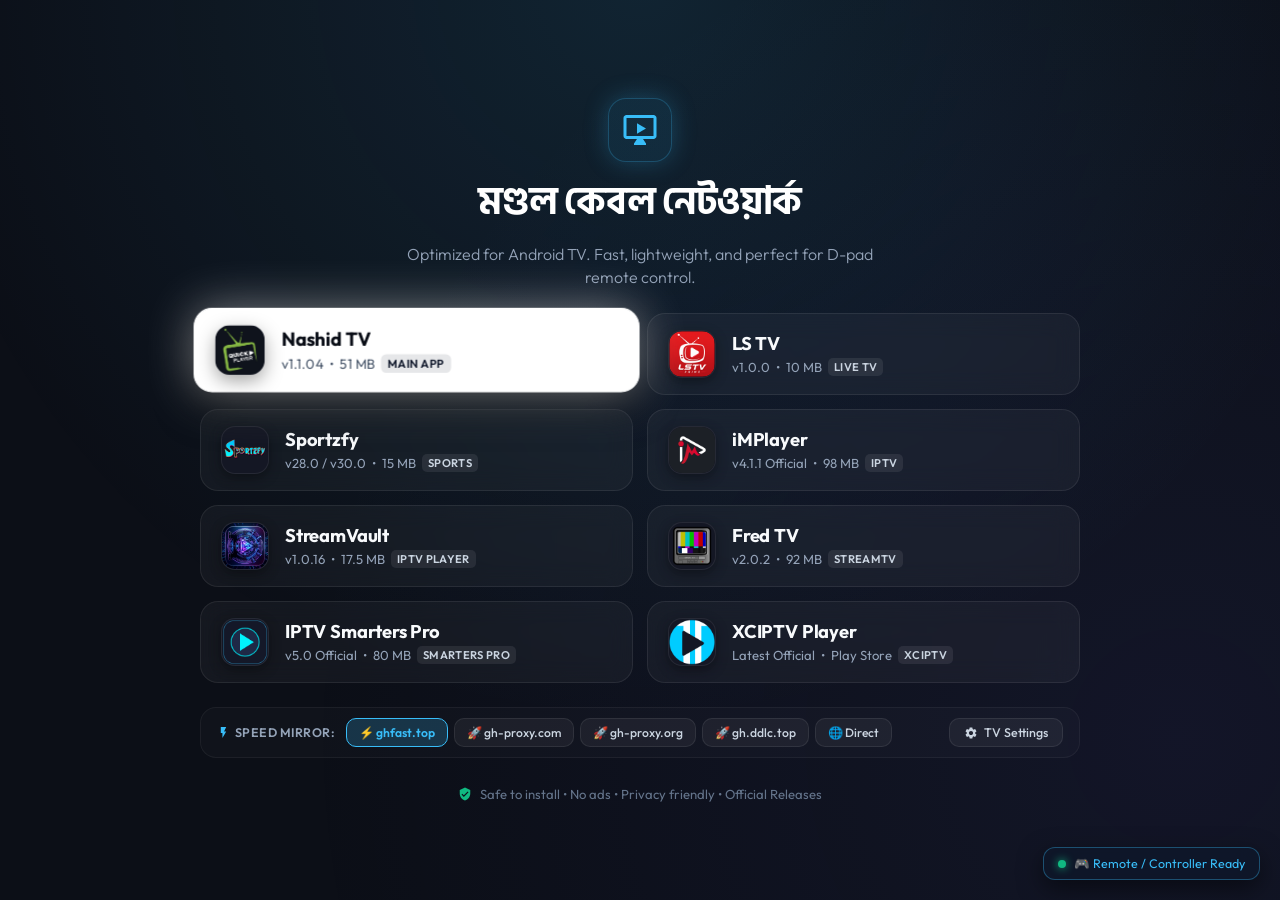
==== index.html @ 758c9182 "Implement Silent Background Throughput Speed Benchmark with Instant Default and Download-Abort prote" ====
<!DOCTYPE html>
<html lang="en">
<head>
  <meta charset="UTF-8">
  <meta name="viewport" content="width=device-width, initial-scale=1.0">
  <meta http-equiv="X-UA-Compatible" content="ie=edge">
  
  <!-- Primary SEO Meta Tags -->
  <title>Nashid TV - Official Download | Android TV APK (NashidTV)</title>
  <meta name="title" content="Nashid TV - Official Download | Android TV APK (NashidTV)">
  <meta name="description" content="Looking for NashidTV? Download the official Nashid TV APK for Smart TV, Android TV Box, and Firestick. Direct download link for Nashid TV app.">
  <meta name="keywords" content="nashid tv, nashidtv, nashid tv apk, nashidtv apk, download nashid tv, nashid tv app, android tv app, smart tv media player, apk download, iptv player, live tv">
  <meta name="robots" content="index, follow">
  
  <!-- Open Graph / Facebook -->
  <meta property="og:type" content="website">
  <meta property="og:url" content="https://nashidazaz.github.io/tv/">
  <meta property="og:title" content="Nashid TV - Official Download | Android TV APK (NashidTV)">
  <meta property="og:description" content="Looking for NashidTV? Download the official Nashid TV APK for Smart TV, Android TV Box, and Firestick. Direct download link for Nashid TV app.">
  <meta property="og:image" content="https://nashidazaz.github.io/tv/screenshot.png">
  <meta property="og:site_name" content="Nashid TV">

  <!-- Twitter -->
  <meta property="twitter:card" content="summary_large_image">
  <meta property="twitter:url" content="https://nashidazaz.github.io/tv/">
  <meta property="twitter:title" content="Nashid TV - Official Download | Android TV APK (NashidTV)">
  <meta property="twitter:description" content="Looking for NashidTV? Download the official Nashid TV APK for Smart TV, Android TV Box, and Firestick. Direct download link for Nashid TV app.">
  <meta property="twitter:image" content="https://nashidazaz.github.io/tv/screenshot.png">

  <!-- Favicon icon -->
  <link rel="icon" type="image/png" href="favicon.png">

  <!-- Google Fonts -->
  <link rel="preconnect" href="https://fonts.googleapis.com">
  <link rel="preconnect" href="https://fonts.gstatic.com" crossorigin>
  <link href="https://fonts.googleapis.com/css2?family=Hind+Siliguri:wght@500;600;700;800&family=Outfit:wght@300;400;500;600;700;800&display=swap" rel="stylesheet">

  <!-- Structured Data JSON-LD for Google Site Name -->
  <script type="application/ld+json">
  {
    "@context": "https://schema.org",
    "@type": "WebSite",
    "name": "মণ্ডল কেবল নেটওয়ার্ক",
    "alternateName": ["Mondol Cable Network", "Nashid TV", "NashidTV"],
    "url": "https://nashidazaz.github.io/tv/"
  }
  </script>
  
  <style>
    :root {
      --bg-color: #0c0f17;
      --card-bg: rgba(255, 255, 255, 0.04);
      --card-border: rgba(255, 255, 255, 0.08);
      --text-main: #f8fafc;
      --text-muted: #94a3b8;
      --accent-cyan: #00f2fe;
      --accent-blue: #38bdf8;
      --focus-bg: #ffffff;
      --focus-text: #090d16;
      --focus-sub: #475569;
      --focus-shadow: 0 0 45px rgba(255, 255, 255, 0.45), 0 16px 36px rgba(0, 0, 0, 0.6);
    }

    * {
      box-sizing: border-box;
      margin: 0;
      padding: 0;
      -webkit-tap-highlight-color: transparent;
    }

    body {
      font-family: 'Outfit', 'Hind Siliguri', -apple-system, BlinkMacSystemFont, "Segoe UI", Roboto, sans-serif;
      background-color: var(--bg-color);
      color: var(--text-main);
      min-height: 100vh;
      display: flex;
      flex-direction: column;
      justify-content: center;
      align-items: center;
      overflow-x: hidden;
      position: relative;
      padding: 30px 20px;
    }

    /* Ambient Google TV Background Glow */
    body::before {
      content: "";
      position: fixed;
      top: -30%;
      left: -20%;
      width: 140%;
      height: 140%;
      background: radial-gradient(circle at 50% 20%, rgba(56, 189, 248, 0.12) 0%, transparent 55%),
                  radial-gradient(circle at 80% 80%, rgba(99, 102, 241, 0.08) 0%, transparent 50%);
      z-index: -1;
      pointer-events: none;
    }

    .container {
      max-width: 960px;
      width: 100%;
      display: flex;
      flex-direction: column;
      align-items: center;
      gap: 24px;
      z-index: 1;
    }

    /* Minimalist Header */
    .header {
      display: flex;
      flex-direction: column;
      align-items: center;
      text-align: center;
      gap: 10px;
    }

    .tv-logo-badge {
      width: 64px;
      height: 64px;
      background: rgba(56, 189, 248, 0.08);
      border: 1px solid rgba(56, 189, 248, 0.25);
      border-radius: 18px;
      display: flex;
      align-items: center;
      justify-content: center;
      box-shadow: 0 0 25px rgba(56, 189, 248, 0.25);
    }

    .tv-logo-badge svg {
      width: 36px;
      height: 36px;
      fill: #38bdf8;
    }

    h1 {
      font-size: 2.35rem;
      font-weight: 800;
      letter-spacing: -0.01em;
      color: #ffffff;
    }

    .subtitle {
      font-size: 1rem;
      color: var(--text-muted);
      max-width: 520px;
      line-height: 1.45;
      font-weight: 300;
    }

    /* Grid layout for Apps (Google TV 2-Column Responsive Grid) */
    .apps-grid {
      display: grid;
      grid-template-columns: repeat(2, 1fr);
      gap: 14px;
      width: 100%;
      max-width: 880px;
    }

    /* Google TV Signature App Card */
    .app-card {
      position: relative;
      background: var(--card-bg);
      border: 1px solid var(--card-border);
      border-radius: 18px;
      padding: 16px 20px;
      display: flex;
      align-items: center;
      gap: 16px;
      text-decoration: none;
      color: var(--text-main);
      outline: none;
      cursor: pointer;
      user-select: none;
      transition: all 0.24s cubic-bezier(0.16, 1, 0.3, 1);
      backdrop-filter: blur(12px);
      -webkit-backdrop-filter: blur(12px);
    }

    .card-icon-wrap {
      width: 48px;
      height: 48px;
      border-radius: 14px;
      background: #141724;
      border: 1px solid rgba(255, 255, 255, 0.08);
      display: flex;
      align-items: center;
      justify-content: center;
      flex-shrink: 0;
      overflow: hidden;
      box-shadow: 0 4px 12px rgba(0, 0, 0, 0.35);
      transition: all 0.24s cubic-bezier(0.16, 1, 0.3, 1);
    }

    .card-icon-img {
      width: 100%;
      height: 100%;
      object-fit: cover;
      border-radius: 13px;
      transition: transform 0.24s ease;
    }

    .card-content {
      display: flex;
      flex-direction: column;
      align-items: flex-start;
      gap: 3px;
      flex: 1;
      min-width: 0;
    }

    .app-title {
      font-size: 1.15rem;
      font-weight: 700;
      letter-spacing: -0.01em;
      color: var(--text-main);
      white-space: nowrap;
      overflow: hidden;
      text-overflow: ellipsis;
      transition: color 0.24s ease;
    }

    .app-meta {
      font-size: 0.82rem;
      font-weight: 400;
      color: var(--text-muted);
      display: flex;
      align-items: center;
      gap: 6px;
      transition: color 0.24s ease;
    }

    .app-tag {
      font-size: 0.7rem;
      font-weight: 600;
      padding: 2px 6px;
      border-radius: 5px;
      background: rgba(255, 255, 255, 0.08);
      color: #cbd5e1;
      text-transform: uppercase;
      letter-spacing: 0.03em;
      transition: all 0.24s ease;
    }

    /* ----------------------------------------------------
       THE GOOGLE TV SIGNATURE FOCUS EFFECT (Pure Contrast)
       ---------------------------------------------------- */
    .app-card:focus,
    .app-card.focused {
      background: var(--focus-bg) !important;
      color: var(--focus-text) !important;
      border-color: #ffffff !important;
      transform: translateY(-4px) scale(1.03);
      box-shadow: var(--focus-shadow);
      z-index: 10;
    }

    .app-card:focus .card-icon-wrap,
    .app-card.focused .card-icon-wrap {
      background: #0f131c !important;
      border-color: rgba(15, 23, 42, 0.2) !important;
      box-shadow: 0 6px 18px rgba(0, 0, 0, 0.35);
    }

    .app-card:focus .card-icon-img,
    .app-card.focused .card-icon-img {
      transform: scale(1.06);
    }

    .app-card:focus .app-title,
    .app-card.focused .app-title {
      color: #090d16;
    }

    .app-card:focus .app-meta,
    .app-card.focused .app-meta {
      color: #475569;
    }

    .app-card:focus .app-tag,
    .app-card.focused .app-tag {
      background: rgba(15, 23, 42, 0.1);
      color: #0f172a;
    }

    .app-card:active {
      transform: scale(0.98);
    }

    /* Compact Accelerator & Settings Utility Bar */
    .utility-bar {
      display: flex;
      flex-wrap: nowrap;
      align-items: center;
      justify-content: space-between;
      gap: 12px;
      width: 100%;
      max-width: 880px;
      background: rgba(255, 255, 255, 0.02);
      border: 1px solid rgba(255, 255, 255, 0.05);
      border-radius: 16px;
      padding: 10px 16px;
    }

    .accelerator-group {
      display: flex;
      align-items: center;
      gap: 10px;
      flex-wrap: nowrap;
    }

    .utility-label {
      font-size: 0.78rem;
      font-weight: 600;
      color: #94a3b8;
      text-transform: uppercase;
      letter-spacing: 0.04em;
      display: flex;
      align-items: center;
      gap: 5px;
      white-space: nowrap;
    }

    .mirror-pills {
      display: flex;
      gap: 6px;
      flex-wrap: nowrap;
    }

    .pill-btn {
      background: rgba(255, 255, 255, 0.05);
      border: 1px solid rgba(255, 255, 255, 0.08);
      color: #cbd5e1;
      padding: 6px 12px;
      border-radius: 10px;
      font-size: 0.76rem;
      font-weight: 500;
      font-family: inherit;
      cursor: pointer;
      outline: none;
      transition: all 0.2s ease;
      user-select: none;
      white-space: nowrap;
    }

    .pill-btn:hover {
      background: rgba(255, 255, 255, 0.12);
      color: #ffffff;
    }

    .pill-btn:focus,
    .pill-btn.focused {
      background: #ffffff !important;
      color: #0f172a !important;
      border-color: #ffffff !important;
      box-shadow: 0 0 16px rgba(255, 255, 255, 0.6);
      transform: scale(1.05);
    }

    .pill-btn.active {
      background: rgba(56, 189, 248, 0.2);
      border-color: #38bdf8;
      color: #38bdf8;
      font-weight: 600;
    }

    .settings-btn {
      background: rgba(255, 255, 255, 0.05);
      border: 1px solid rgba(255, 255, 255, 0.08);
      color: #cbd5e1;
      padding: 6px 14px;
      border-radius: 10px;
      font-size: 0.78rem;
      font-weight: 500;
      cursor: pointer;
      text-decoration: none;
      display: inline-flex;
      align-items: center;
      gap: 6px;
      outline: none;
      transition: all 0.2s ease;
      white-space: nowrap;
      flex-shrink: 0;
    }

    .settings-btn:focus,
    .settings-btn.focused {
      background: #ffffff !important;
      color: #0f172a !important;
      border-color: #ffffff !important;
      box-shadow: 0 0 16px rgba(255, 255, 255, 0.6);
      transform: scale(1.05);
    }

    /* Trust Footer */
    .trust-footer {
      display: flex;
      align-items: center;
      gap: 8px;
      color: #64748b;
      font-size: 0.82rem;
      margin-top: 4px;
    }

    .trust-footer svg {
      width: 14px;
      height: 14px;
      fill: #10b981;
    }

    /* Smart Input & Device Detection Toast Badge */
    .input-mode-badge {
      position: fixed;
      bottom: 20px;
      right: 20px;
      background: rgba(15, 23, 42, 0.95);
      border: 1px solid rgba(56, 189, 248, 0.35);
      padding: 8px 14px;
      border-radius: 12px;
      font-size: 0.78rem;
      color: #38bdf8;
      display: flex;
      align-items: center;
      gap: 8px;
      box-shadow: 0 8px 24px rgba(0, 0, 0, 0.5);
      z-index: 100;
      backdrop-filter: blur(10px);
      -webkit-backdrop-filter: blur(10px);
      transition: opacity 0.3s ease, transform 0.3s ease;
    }

    .input-mode-badge.hidden {
      opacity: 0;
      transform: translateY(10px);
      pointer-events: none;
    }

    .status-dot {
      width: 8px;
      height: 8px;
      border-radius: 50%;
      background: #10b981;
      box-shadow: 0 0 8px #10b981;
    }

    /* Mobile Responsive */
    @media (max-width: 680px) {
      .apps-grid {
        grid-template-columns: 1fr;
      }
      h1 {
        font-size: 2rem;
      }
      .utility-bar {
        flex-direction: column;
        align-items: flex-start;
      }
    }
  </style>
</head>
<body>

  <div class="container">
    
    <!-- Minimalist Header -->
    <header class="header">
      <div class="tv-logo-badge">
        <svg xmlns="http://www.w3.org/2000/svg" viewBox="0 0 24 24">
          <path d="M21 2H3c-1.1 0-2 .9-2 2v12c0 1.1.9 2 2 2h7l-2 3v1h8v-1l-2-3h7c1.1 0 2-.9 2-2V4c0-1.1-.9-2-2-2zm0 14H3V4h18v12z"/>
          <path d="M10 7.5v7l6-3.5z" fill="#38bdf8"/>
        </svg>
      </div>
      <h1>মণ্ডল কেবল নেটওয়ার্ক</h1>
      <p class="subtitle">Optimized for Android TV. Fast, lightweight, and perfect for D-pad remote control.</p>
    </header>

    <!-- Google TV Signature App Grid (4 Rows x 2 Cols) -->
    <main class="apps-grid" id="apps-grid" role="region" aria-label="TV Applications">
      
      <!-- Row 0, Col 0: Nashid TV -->
      <a href="nashidtv.apk" class="app-card" id="app-nashid" download="nashidtv.apk" tabindex="0" autofocus>
        <div class="card-icon-wrap">
          <img src="icons/nashidtv.png" alt="Nashid TV" class="card-icon-img" loading="eager">
        </div>
        <div class="card-content">
          <span class="app-title">Nashid TV</span>
          <div class="app-meta">
            <span>v1.1.04</span>
            <span>•</span>
            <span>51 MB</span>
            <span class="app-tag">Main App</span>
          </div>
        </div>
      </a>

      <!-- Row 0, Col 1: LS TV -->
      <a href="ls-tv.apk" class="app-card" id="app-lstv" download="ls-tv.apk" tabindex="0">
        <div class="card-icon-wrap">
          <img src="icons/lstv.png" alt="LS TV" class="card-icon-img" loading="eager">
        </div>
        <div class="card-content">
          <span class="app-title">LS TV</span>
          <div class="app-meta">
            <span>v1.0.0</span>
            <span>•</span>
            <span>10 MB</span>
            <span class="app-tag">Live TV</span>
          </div>
        </div>
      </a>

      <!-- Row 1, Col 0: Sportzfy -->
      <a href="Sportzfy_v28.apk" class="app-card" id="app-sportzfy" download="Sportzfy_v28.apk" tabindex="0">
        <div class="card-icon-wrap">
          <img src="icons/sportzfy.png" alt="Sportzfy" class="card-icon-img" loading="eager">
        </div>
        <div class="card-content">
          <span class="app-title">Sportzfy</span>
          <div class="app-meta">
            <span>v28.0 / v30.0</span>
            <span>•</span>
            <span>15 MB</span>
            <span class="app-tag">Sports</span>
          </div>
        </div>
      </a>

      <!-- Row 1, Col 1: iMPlayer Official -->
      <a href="implayer_411_official.apk" class="app-card" id="app-implayer" download="implayer_411_official.apk" tabindex="0">
        <div class="card-icon-wrap">
          <img src="icons/implayer.png" alt="iMPlayer" class="card-icon-img" loading="eager">
        </div>
        <div class="card-content">
          <span class="app-title">iMPlayer</span>
          <div class="app-meta">
            <span>v4.1.1 Official</span>
            <span>•</span>
            <span>98 MB</span>
            <span class="app-tag">IPTV</span>
          </div>
        </div>
      </a>

      <!-- Row 2, Col 0: StreamVault IPTV -->
      <a href="streamvault.apk" class="app-card" id="app-streamvault" download="streamvault.apk" tabindex="0">
        <div class="card-icon-wrap">
          <img src="icons/streamvault.png" alt="StreamVault" class="card-icon-img" loading="eager">
        </div>
        <div class="card-content">
          <span class="app-title">StreamVault</span>
          <div class="app-meta">
            <span>v1.0.16</span>
            <span>•</span>
            <span>17.5 MB</span>
            <span class="app-tag">IPTV Player</span>
          </div>
        </div>
      </a>

      <!-- Row 2, Col 1: Fred TV -->
      <a href="fred-tv.apk" class="app-card" id="app-fredtv" download="fred-tv.apk" tabindex="0">
        <div class="card-icon-wrap">
          <img src="icons/fredtv.png" alt="Fred TV" class="card-icon-img" loading="eager">
        </div>
        <div class="card-content">
          <span class="app-title">Fred TV</span>
          <div class="app-meta">
            <span>v2.0.2</span>
            <span>•</span>
            <span>92 MB</span>
            <span class="app-tag">StreamTV</span>
          </div>
        </div>
      </a>

      <!-- Row 3, Col 0: IPTV Smarters Pro -->
      <a href="https://www.iptvsmarters.com/iptv-smarters-5.0.apk" class="app-card" id="app-smarters" target="_blank" rel="noopener" tabindex="0">
        <div class="card-icon-wrap">
          <img src="icons/smarters.png" alt="IPTV Smarters Pro" class="card-icon-img" loading="eager">
        </div>
        <div class="card-content">
          <span class="app-title">IPTV Smarters Pro</span>
          <div class="app-meta">
            <span>v5.0 Official</span>
            <span>•</span>
            <span>80 MB</span>
            <span class="app-tag">Smarters Pro</span>
          </div>
        </div>
      </a>

      <!-- Row 3, Col 1: XCIPTV Player -->
      <a href="https://play.google.com/store/apps/details?id=com.nathnetwork.xciptv" class="app-card" id="app-xciptv" target="_blank" rel="noopener" tabindex="0">
        <div class="card-icon-wrap">
          <img src="icons/xciptv.png" alt="XCIPTV Player" class="card-icon-img" loading="eager">
        </div>
        <div class="card-content">
          <span class="app-title">XCIPTV Player</span>
          <div class="app-meta">
            <span>Latest Official</span>
            <span>•</span>
            <span>Play Store</span>
            <span class="app-tag">XCIPTV</span>
          </div>
        </div>
      </a>

    </main>

    <!-- Compact Utility Bar: Accelerator Selector + TV Settings -->
    <div class="utility-bar" id="utility-bar">
      <div class="accelerator-group">
        <span class="utility-label">
          <svg style="width:13px;height:13px;fill:#38bdf8;" xmlns="http://www.w3.org/2000/svg" viewBox="0 0 24 24">
            <path d="M7 2v11h3v9l7-12h-4l4-8z"/>
          </svg>
          Speed Mirror:
        </span>
        <div class="mirror-pills" role="group" aria-label="Speed Mirror Selector">
          <button type="button" class="pill-btn active" data-mirror="ghfast" id="pill-ghfast" tabindex="0">⚡ ghfast.top</button>
          <button type="button" class="pill-btn" data-mirror="ghproxy" id="pill-ghproxy" tabindex="0">🚀 gh-proxy.com</button>
          <button type="button" class="pill-btn" data-mirror="ghproxy_org" id="pill-ghproxy-org" tabindex="0">🚀 gh-proxy.org</button>
          <button type="button" class="pill-btn" data-mirror="ghddlc" id="pill-ghddlc" tabindex="0">🚀 gh.ddlc.top</button>
          <button type="button" class="pill-btn" data-mirror="direct" id="pill-direct" tabindex="0">🌐 Direct</button>
        </div>
      </div>

      <a href="intent://com.android.settings/#Intent;scheme=android-app;end" class="settings-btn" id="btn-settings" title="Open TV Settings" tabindex="0">
        <svg style="width:14px;height:14px;fill:currentColor;" xmlns="http://www.w3.org/2000/svg" viewBox="0 0 24 24">
          <path d="M19.14 12.94c.04-.3.06-.61.06-.94 0-.32-.02-.64-.07-.94l2.03-1.58c.18-.14.23-.41.12-.61l-1.92-3.32c-.12-.22-.37-.29-.59-.22l-2.39.96c-.5-.38-1.03-.7-1.62-.94l-.36-2.54c-.04-.24-.24-.41-.48-.41h-3.84c-.24 0-.43.17-.47.41l-.36 2.54c-.59.24-1.13.57-1.62.94l-2.39-.96c-.22-.08-.47 0-.59.22L2.74 8.87c-.12.21-.08.47.12.61l2.03 1.58c-.05.3-.09.63-.09.94s.02.64.07.94l-2.03 1.58c-.18.14-.23.41-.12.61l1.92 3.32c.12.22.37.29.59.22l2.39-.96c.5.38 1.03.7 1.62.94l.36 2.54c.05.24.24.41.48.41h3.84c.24 0 .44-.17.47-.41l.36-2.54c.59-.24 1.13-.56 1.62-.94l2.39.96c.22.08.47 0 .59-.22l1.92-3.32c.12-.22.07-.47-.12-.61l-2.01-1.58zM12 15.6c-1.98 0-3.6-1.62-3.6-3.6s1.62-3.6 3.6-3.6 3.6 1.62 3.6 3.6-1.62 3.6-3.6 3.6z"/>
        </svg>
        <span>TV Settings</span>
      </a>
    </div>

    <!-- Trust Footer -->
    <footer class="trust-footer">
      <svg xmlns="http://www.w3.org/2000/svg" viewBox="0 0 24 24">
        <path d="M12 1L3 5v6c0 5.55 3.84 10.74 9 12 5.16-1.26 9-6.45 9-12V5l-9-4zm-2 16l-4-4 1.41-1.41L10 14.17l6.59-6.59L18 9l-8 8z"/>
      </svg>
      <span>Safe to install • No ads • Privacy friendly • Official Releases</span>
    </footer>

  </div>

  <!-- Smart Input & Device Detection Toast Badge -->
  <div id="input-badge" class="input-mode-badge hidden">
    <div class="status-dot"></div>
    <span id="input-badge-text">D-Pad Navigation Ready</span>
  </div>

  <!-- Rock-Solid Deterministic 2D Zonal Grid Engine & Input Detection -->
  <script>
    const RAW_GITHUB_BASE = 'https://raw.githubusercontent.com/nashidazaz/tv/main/';

    const MIRRORS = {
      ghfast: { name: 'ghfast.top', prefix: 'https://ghfast.top/' + RAW_GITHUB_BASE },
      ghproxy: { name: 'gh-proxy.com', prefix: 'https://gh-proxy.com/' + RAW_GITHUB_BASE },
      ghproxy_org: { name: 'gh-proxy.org', prefix: 'https://gh-proxy.org/' + RAW_GITHUB_BASE },
      ghddlc: { name: 'gh.ddlc.top', prefix: 'https://gh.ddlc.top/' + RAW_GITHUB_BASE },
      direct: { name: 'Direct', prefix: '' }
    };

    const APK_FILES = {
      nashid: 'nashidtv.apk',
      lstv: 'ls-tv.apk',
      sportzfy: 'Sportzfy_v28.apk',
      implayer: 'implayer_411_official.apk',
      streamvault: 'streamvault.apk',
      fredtv: 'fred-tv.apk'
    };

    function updateDownloadLinks(mirrorKey) {
      if (!MIRRORS[mirrorKey]) mirrorKey = 'ghfast';
      try { localStorage.setItem('nashid_download_mirror', mirrorKey); } catch (e) {}

      const mirror = MIRRORS[mirrorKey];
      const isDirect = mirrorKey === 'direct';

      const localLinks = {
        'app-nashid': APK_FILES.nashid,
        'app-lstv': APK_FILES.lstv,
        'app-sportzfy': APK_FILES.sportzfy,
        'app-implayer': APK_FILES.implayer,
        'app-streamvault': APK_FILES.streamvault,
        'app-fredtv': APK_FILES.fredtv
      };

      for (const [id, file] of Object.entries(localLinks)) {
        const el = document.getElementById(id);
        if (el) el.href = isDirect ? file : mirror.prefix + file;
      }

      document.querySelectorAll('.pill-btn').forEach(btn => {
        const active = btn.getAttribute('data-mirror') === mirrorKey;
        btn.classList.toggle('active', active);
      });
    }

    // ----------------------------------------------------
    // DETERMINISTIC 2D ZONAL NAVIGATION SYSTEM (4 Rows x 2 Cols)
    // ----------------------------------------------------
    const APP_GRID = [
      ['app-nashid', 'app-lstv'],
      ['app-sportzfy', 'app-implayer'],
      ['app-streamvault', 'app-fredtv'],
      ['app-smarters', 'app-xciptv']
    ];

    const UTILITY_ROW = [
      'pill-ghfast',
      'pill-ghproxy',
      'pill-ghproxy-org',
      'pill-ghddlc',
      'pill-direct',
      'btn-settings'
    ];

    let currentZone = 'grid'; // 'grid' | 'utility'
    let gridRow = 0;
    let gridCol = 0;
    let utilityIndex = 0;

    function applyFocus(elementId) {
      const el = document.getElementById(elementId);
      if (el) {
        el.focus();
        el.scrollIntoView({ behavior: 'smooth', block: 'nearest' });
      }
    }

    function syncStateFromDOM() {
      const active = document.activeElement;
      if (!active) return;
      const activeId = active.id;

      for (let r = 0; r < APP_GRID.length; r++) {
        for (let c = 0; c < APP_GRID[r].length; c++) {
          if (APP_GRID[r][c] === activeId) {
            currentZone = 'grid';
            gridRow = r;
            gridCol = c;
            return;
          }
        }
      }

      const uIdx = UTILITY_ROW.indexOf(activeId);
      if (uIdx !== -1) {
        currentZone = 'utility';
        utilityIndex = uIdx;
      }
    }

    function navigateGrid(direction) {
      syncStateFromDOM();

      if (currentZone === 'grid') {
        if (direction === 'right') {
          if (gridCol < 1) {
            gridCol = 1;
            applyFocus(APP_GRID[gridRow][gridCol]);
          }
        } else if (direction === 'left') {
          if (gridCol > 0) {
            gridCol = 0;
            applyFocus(APP_GRID[gridRow][gridCol]);
          }
        } else if (direction === 'down') {
          if (gridRow < APP_GRID.length - 1) {
            gridRow++;
            applyFocus(APP_GRID[gridRow][gridCol]);
          } else {
            // Move down from bottom row into utility bar
            currentZone = 'utility';
            utilityIndex = (gridCol === 0) ? 0 : UTILITY_ROW.length - 1;
            applyFocus(UTILITY_ROW[utilityIndex]);
          }
        } else if (direction === 'up') {
          if (gridRow > 0) {
            gridRow--;
            applyFocus(APP_GRID[gridRow][gridCol]);
          }
        }
      } else if (currentZone === 'utility') {
        if (direction === 'right') {
          if (utilityIndex < UTILITY_ROW.length - 1) {
            utilityIndex++;
            applyFocus(UTILITY_ROW[utilityIndex]);
          }
        } else if (direction === 'left') {
          if (utilityIndex > 0) {
            utilityIndex--;
            applyFocus(UTILITY_ROW[utilityIndex]);
          }
        } else if (direction === 'up') {
          // Return to App Grid bottom row
          currentZone = 'grid';
          gridRow = APP_GRID.length - 1; // row 3
          gridCol = (utilityIndex <= 2) ? 0 : 1;
          applyFocus(APP_GRID[gridRow][gridCol]);
        }
      }
    }

    // ----------------------------------------------------
    // SMART INPUT & DEVICE DETECTION ENGINE
    // ----------------------------------------------------
    let badgeTimeout = null;
    function showInputBadge(text) {
      const badge = document.getElementById('input-badge');
      const badgeText = document.getElementById('input-badge-text');
      if (!badge || !badgeText) return;

      badgeText.textContent = text;
      badge.classList.remove('hidden');

      clearTimeout(badgeTimeout);
      badgeTimeout = setTimeout(() => {
        badge.classList.add('hidden');
      }, 3500);
    }

    const ua = navigator.userAgent;
    const isTV = /Android.*TV|SmartTV|GoogleTV|AFT|AppleTV|HbbTV|CrKey/i.test(ua) || (window.innerWidth >= 960 && /Android/i.test(ua));

    // Keyboard Arrow Handling
    window.addEventListener('keydown', (e) => {
      if (['ArrowUp', 'ArrowDown', 'ArrowLeft', 'ArrowRight'].includes(e.key)) {
        e.preventDefault();
        const dirMap = {
          'ArrowUp': 'up',
          'ArrowDown': 'down',
          'ArrowLeft': 'left',
          'ArrowRight': 'right'
        };
        navigateGrid(dirMap[e.key]);

        if (isTV) {
          showInputBadge('📺 TV Remote D-Pad Active');
        } else {
          showInputBadge('⌨️ Keyboard D-Pad Active');
        }
      } else if (e.key === 'Enter' || e.key === ' ') {
        if (document.activeElement) {
          document.activeElement.click();
        }
      }
    });

    // Mouse Activity Detection
    let mouseActive = false;
    window.addEventListener('mousemove', () => {
      if (!mouseActive) {
        mouseActive = true;
        showInputBadge('🖱️ Mouse Controller Active');
        setTimeout(() => { mouseActive = false; }, 5000);
      }
    }, { passive: true });

    // Touch Activity Detection
    window.addEventListener('touchstart', () => {
      showInputBadge('📱 Touch Mode Active');
    }, { passive: true });

    // ----------------------------------------------------
    // XBOX & GAMEPAD API ENGINE
    // ----------------------------------------------------
    let lastGamepadNavTime = 0;
    const GAMEPAD_DEBOUNCE = 200; // ms

    function pollGamepad() {
      const gamepads = navigator.getGamepads ? navigator.getGamepads() : [];
      let activeGamepad = null;

      for (let i = 0; i < gamepads.length; i++) {
        if (gamepads[i]) {
          activeGamepad = gamepads[i];
          break;
        }
      }

      if (activeGamepad) {
        const now = Date.now();
        const b = activeGamepad.buttons;
        const a = activeGamepad.axes;

        // D-Pad or Left Stick
        const dUp = (b[12] && b[12].pressed) || a[1] < -0.5;
        const dDown = (b[13] && b[13].pressed) || a[1] > 0.5;
        const dLeft = (b[14] && b[14].pressed) || a[0] < -0.5;
        const dRight = (b[15] && b[15].pressed) || a[0] > 0.5;

        if (now - lastGamepadNavTime > GAMEPAD_DEBOUNCE) {
          if (dUp) {
            navigateGrid('up');
            lastGamepadNavTime = now;
            showInputBadge('🎮 Xbox D-Pad Up');
          } else if (dDown) {
            navigateGrid('down');
            lastGamepadNavTime = now;
            showInputBadge('🎮 Xbox D-Pad Down');
          } else if (dLeft) {
            navigateGrid('left');
            lastGamepadNavTime = now;
            showInputBadge('🎮 Xbox D-Pad Left');
          } else if (dRight) {
            navigateGrid('right');
            lastGamepadNavTime = now;
            showInputBadge('🎮 Xbox D-Pad Right');
          }
        }

        // 'A' Button (Button 0) = Trigger Click
        if (b[0] && b[0].pressed) {
          if (now - lastGamepadNavTime > 250) {
            if (document.activeElement) {
              document.activeElement.click();
              lastGamepadNavTime = now;
              showInputBadge('🎮 [A] Button Pressed');
            }
          }
        }
      }

      requestAnimationFrame(pollGamepad);
    }

    // ----------------------------------------------------
    // SILENT BACKGROUND REAL THROUGHPUT SPEED BENCHMARK ENGINE
    // ----------------------------------------------------
    let activeMirror = 'ghfast';
    let manualOverride = false;
    const testAbortController = new AbortController();

    const PILL_DEFAULT_LABELS = {
      ghfast: '⚡ ghfast.top',
      ghproxy: '🚀 gh-proxy.com',
      ghproxy_org: '🚀 gh-proxy.org',
      ghddlc: '🚀 gh.ddlc.top',
      direct: '🌐 Direct'
    };

    function updatePillStatus(key, speedMBps, pingMs) {
      const btn = document.querySelector(`[data-mirror="${key}"]`);
      if (!btn) return;
      const label = PILL_DEFAULT_LABELS[key] || key;
      if (speedMBps > 0) {
        const speedFormatted = speedMBps >= 1.0 ? `${speedMBps.toFixed(1)} MB/s` : `${(speedMBps * 1024).toFixed(0)} KB/s`;
        btn.textContent = `${label} (${speedFormatted})`;
      } else {
        btn.textContent = `${label} (${pingMs}ms)`;
      }
    }

    async function runBackgroundSpeedBenchmark() {
      // 220KB asset test to measure exact throughput with zero data waste
      const TEST_ASSET = 'icons/sportzfy.png?speedtest=' + Date.now();
      const mirrorKeys = ['ghfast', 'ghproxy', 'ghproxy_org', 'ghddlc', 'direct'];
      const results = {};

      const testPromises = mirrorKeys.map(async (key) => {
        const mirror = MIRRORS[key];
        const url = (key === 'direct') ? RAW_GITHUB_BASE + TEST_ASSET : mirror.prefix + TEST_ASSET;

        const startTime = performance.now();
        try {
          const res = await fetch(url, {
            signal: testAbortController.signal,
            cache: 'no-store'
          });
          if (!res.ok) throw new Error('HTTP ' + res.status);

          const blob = await res.blob();
          const durationSec = (performance.now() - startTime) / 1000;
          const sizeMB = blob.size / (1024 * 1024);
          const speedMBps = sizeMB / Math.max(durationSec, 0.05);
          const pingMs = Math.round(durationSec * 1000);

          results[key] = { speedMBps, pingMs, success: true };
          updatePillStatus(key, speedMBps, pingMs);
        } catch (e) {
          if (e.name !== 'AbortError') {
            results[key] = { speedMBps: 0, pingMs: 9999, success: false };
          }
        }
      });

      await Promise.allSettled(testPromises);

      // Auto-select fastest winner if user has not manually overridden
      if (!manualOverride && !testAbortController.signal.aborted) {
        let bestKey = 'ghfast';
        let maxSpeed = -1;

        for (const [k, data] of Object.entries(results)) {
          if (data.success && data.speedMBps > maxSpeed) {
            maxSpeed = data.speedMBps;
            bestKey = k;
          }
        }

        if (bestKey && results[bestKey]?.success) {
          updateDownloadLinks(bestKey);
          showInputBadge(`⚡ Optimal Mirror Selected: ${MIRRORS[bestKey].name}`);
        }
      }
    }

    // Initialize
    window.addEventListener('DOMContentLoaded', () => {
      let savedMirror = 'ghfast';
      try {
        savedMirror = localStorage.getItem('nashid_download_mirror') || 'ghfast';
      } catch (e) {}
      
      // 1. Instant Default at 0ms (ghfast.top)
      updateDownloadLinks(savedMirror);

      // If user manually picks a mirror
      document.querySelectorAll('.pill-btn').forEach(btn => {
        btn.addEventListener('click', (e) => {
          e.preventDefault();
          manualOverride = true;
          testAbortController.abort(); // Cancel any ongoing background test
          const key = btn.getAttribute('data-mirror');
          updateDownloadLinks(key);
          showInputBadge(`⚡ Mirror set to ${MIRRORS[key]?.name || key}`);
        });
      });

      // If user starts downloading immediately, abort background test to dedicate 100% bandwidth to download
      document.querySelectorAll('.app-card').forEach(card => {
        card.addEventListener('click', () => {
          testAbortController.abort();
        });
      });

      // Initial focus on top-left app (Nashid TV)
      applyFocus('app-nashid');

      // Initial Input Mode Greeting
      if (isTV) {
        showInputBadge('📺 Android TV Remote Ready');
      } else {
        showInputBadge('🎮 Remote / Controller Ready');
      }

      // Start Gamepad API Loop
      requestAnimationFrame(pollGamepad);

      // Start Silent Background Throughput Speed Test (after 100ms idle)
      setTimeout(runBackgroundSpeedBenchmark, 150);
    });

    window.addEventListener('gamepadconnected', (e) => {
      const name = e.gamepad.id.includes('Xbox') ? '🎮 Xbox Controller Connected' : '🎮 Gamepad Connected';
      showInputBadge(name);
    });
  </script>
</body>
</html>
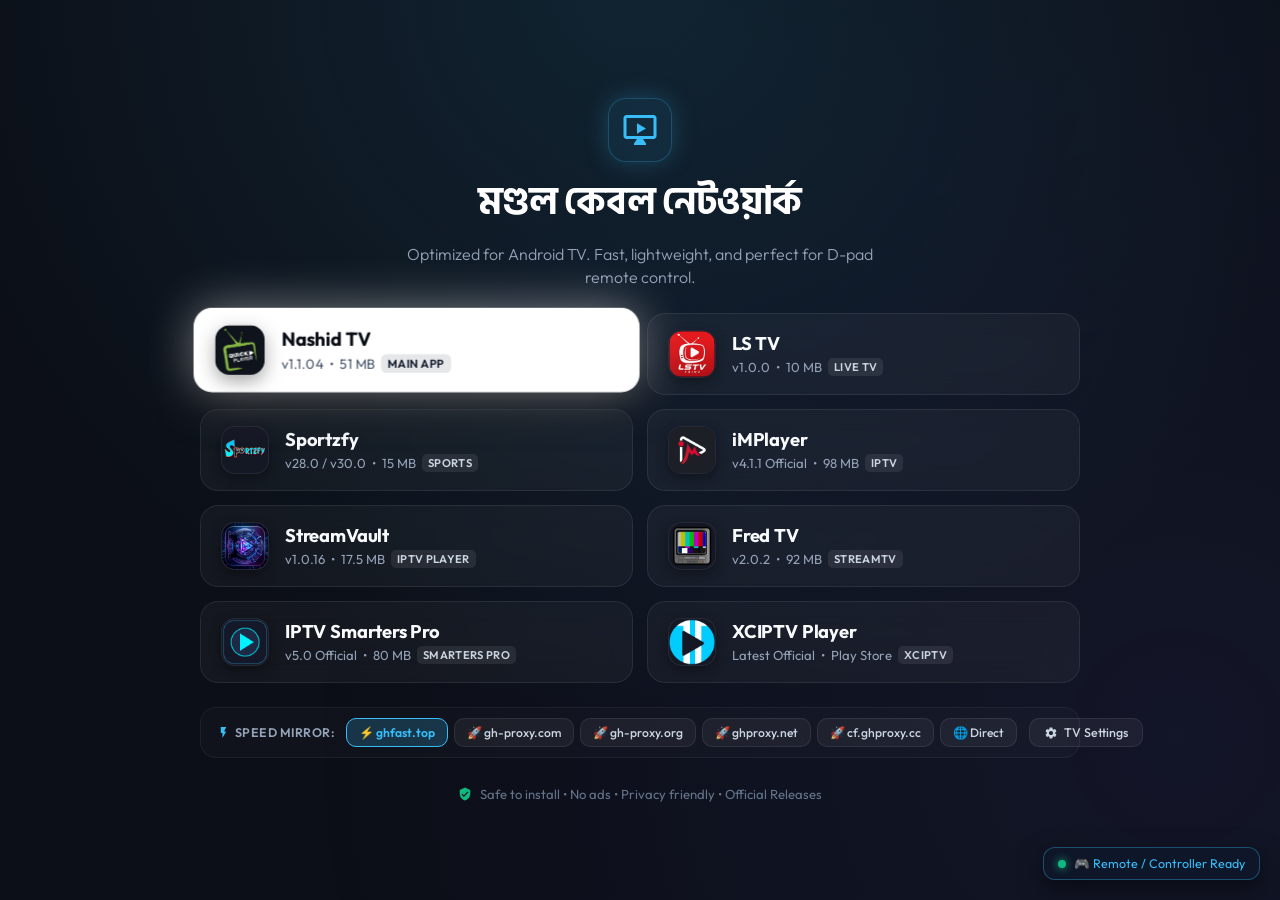
==== commit e0718b27: "Replace broken mirror with ghproxy.net and cf.ghproxy.cc, and strictly exclude Direct from auto-sele" ====
--- a/index.html
+++ b/index.html
@@ -620,7 +620,8 @@
           <button type="button" class="pill-btn active" data-mirror="ghfast" id="pill-ghfast" tabindex="0">⚡ ghfast.top</button>
           <button type="button" class="pill-btn" data-mirror="ghproxy" id="pill-ghproxy" tabindex="0">🚀 gh-proxy.com</button>
           <button type="button" class="pill-btn" data-mirror="ghproxy_org" id="pill-ghproxy-org" tabindex="0">🚀 gh-proxy.org</button>
-          <button type="button" class="pill-btn" data-mirror="ghddlc" id="pill-ghddlc" tabindex="0">🚀 gh.ddlc.top</button>
+          <button type="button" class="pill-btn" data-mirror="ghproxy_net" id="pill-ghproxy-net" tabindex="0">🚀 ghproxy.net</button>
+          <button type="button" class="pill-btn" data-mirror="cf_ghproxy" id="pill-cf-ghproxy" tabindex="0">🚀 cf.ghproxy.cc</button>
           <button type="button" class="pill-btn" data-mirror="direct" id="pill-direct" tabindex="0">🌐 Direct</button>
         </div>
       </div>
@@ -657,7 +658,8 @@
       ghfast: { name: 'ghfast.top', prefix: 'https://ghfast.top/' + RAW_GITHUB_BASE },
       ghproxy: { name: 'gh-proxy.com', prefix: 'https://gh-proxy.com/' + RAW_GITHUB_BASE },
       ghproxy_org: { name: 'gh-proxy.org', prefix: 'https://gh-proxy.org/' + RAW_GITHUB_BASE },
-      ghddlc: { name: 'gh.ddlc.top', prefix: 'https://gh.ddlc.top/' + RAW_GITHUB_BASE },
+      ghproxy_net: { name: 'ghproxy.net', prefix: 'https://ghproxy.net/' + RAW_GITHUB_BASE },
+      cf_ghproxy: { name: 'cf.ghproxy.cc', prefix: 'https://cf.ghproxy.cc/' + RAW_GITHUB_BASE },
       direct: { name: 'Direct', prefix: '' }
     };
 
@@ -711,7 +713,8 @@
       'pill-ghfast',
       'pill-ghproxy',
       'pill-ghproxy-org',
-      'pill-ghddlc',
+      'pill-ghproxy-net',
+      'pill-cf-ghproxy',
       'pill-direct',
       'btn-settings'
     ];
@@ -937,7 +940,8 @@
       ghfast: '⚡ ghfast.top',
       ghproxy: '🚀 gh-proxy.com',
       ghproxy_org: '🚀 gh-proxy.org',
-      ghddlc: '🚀 gh.ddlc.top',
+      ghproxy_net: '🚀 ghproxy.net',
+      cf_ghproxy: '🚀 cf.ghproxy.cc',
       direct: '🌐 Direct'
     };
 
@@ -956,12 +960,14 @@
     async function runBackgroundSpeedBenchmark() {
       // 220KB asset test to measure exact throughput with zero data waste
       const TEST_ASSET = 'icons/sportzfy.png?speedtest=' + Date.now();
-      const mirrorKeys = ['ghfast', 'ghproxy', 'ghproxy_org', 'ghddlc', 'direct'];
+      
+      // ONLY PROXY MIRRORS ARE ELIGIBLE FOR AUTO-SELECTION (Direct is excluded per user preference!)
+      const proxyKeysToTest = ['ghfast', 'ghproxy', 'ghproxy_org', 'ghproxy_net', 'cf_ghproxy'];
       const results = {};
 
-      const testPromises = mirrorKeys.map(async (key) => {
+      const testPromises = proxyKeysToTest.map(async (key) => {
         const mirror = MIRRORS[key];
-        const url = (key === 'direct') ? RAW_GITHUB_BASE + TEST_ASSET : mirror.prefix + TEST_ASSET;
+        const url = mirror.prefix + TEST_ASSET;
 
         const startTime = performance.now();
         try {
@@ -988,7 +994,7 @@
 
       await Promise.allSettled(testPromises);
 
-      // Auto-select fastest winner if user has not manually overridden
+      // Auto-select fastest PROXY winner (Direct is excluded!)
       if (!manualOverride && !testAbortController.signal.aborted) {
         let bestKey = 'ghfast';
         let maxSpeed = -1;
@@ -1002,7 +1008,7 @@
 
         if (bestKey && results[bestKey]?.success) {
           updateDownloadLinks(bestKey);
-          showInputBadge(`⚡ Optimal Mirror Selected: ${MIRRORS[bestKey].name}`);
+          showInputBadge(`⚡ Optimal Mirror: ${MIRRORS[bestKey].name}`);
         }
       }
     }
@@ -1012,6 +1018,8 @@
       let savedMirror = 'ghfast';
       try {
         savedMirror = localStorage.getItem('nashid_download_mirror') || 'ghfast';
+        // If previously saved as direct, default to ghfast for safety unless manually chosen in current session
+        if (savedMirror === 'direct') savedMirror = 'ghfast';
       } catch (e) {}
       
       // 1. Instant Default at 0ms (ghfast.top)
@@ -1049,7 +1057,7 @@
       // Start Gamepad API Loop
       requestAnimationFrame(pollGamepad);
 
-      // Start Silent Background Throughput Speed Test (after 100ms idle)
+      // Start Silent Background Throughput Speed Test (after 150ms idle)
       setTimeout(runBackgroundSpeedBenchmark, 150);
     });
 
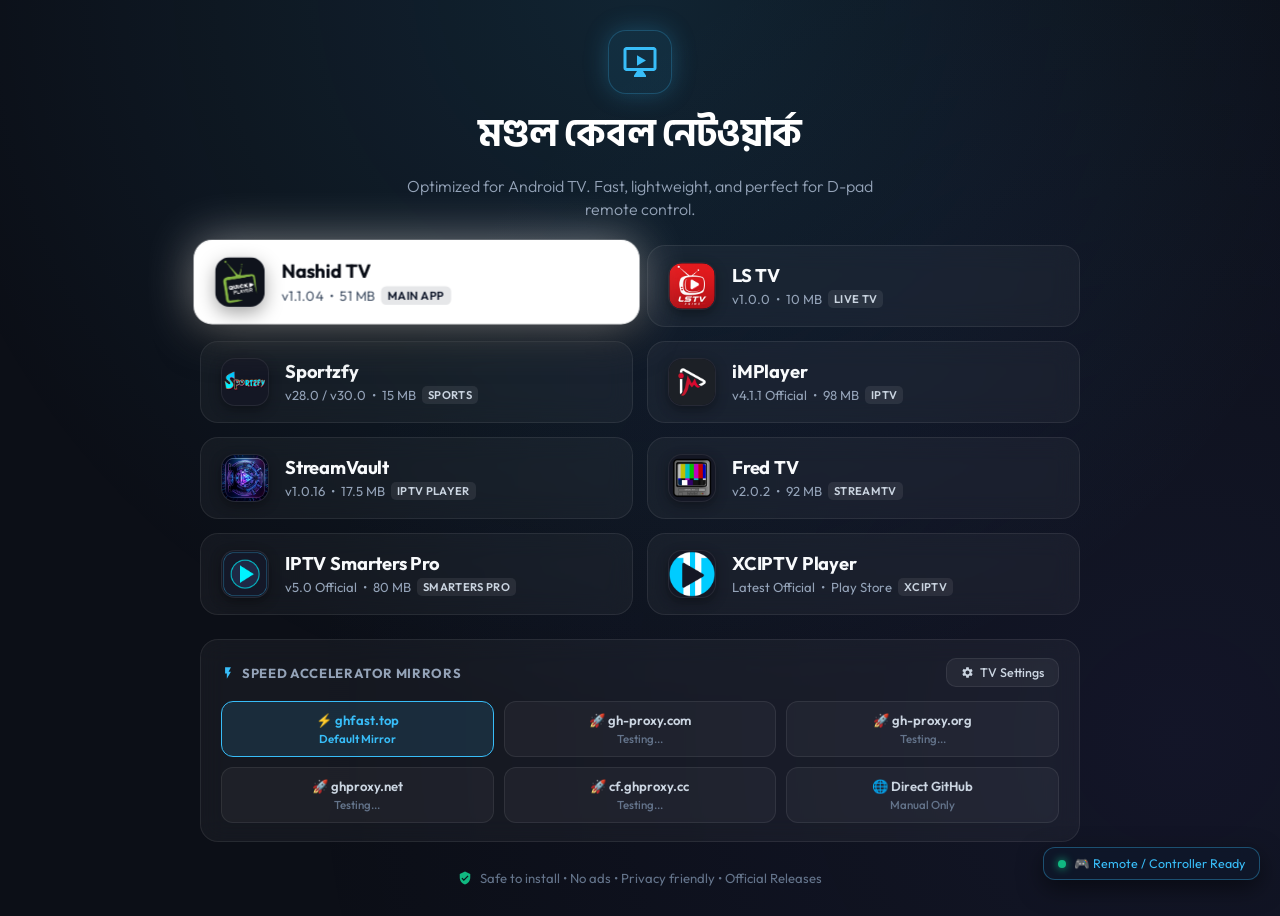
==== commit b7f227b2: "Redesign speed mirror section into symmetrical 880px card with 3x2 grid and stable non-stretching su" ====
--- a/index.html
+++ b/index.html
@@ -287,79 +287,121 @@
       transform: scale(0.98);
     }
 
-    /* Compact Accelerator & Settings Utility Bar */
-    .utility-bar {
-      display: flex;
-      flex-wrap: nowrap;
-      align-items: center;
-      justify-content: space-between;
-      gap: 12px;
+    /* ----------------------------------------------------
+       SYMMETRICAL SPEED MIRROR & SETTINGS UTILITY CARD (880px)
+       ---------------------------------------------------- */
+    .utility-card {
       width: 100%;
       max-width: 880px;
-      background: rgba(255, 255, 255, 0.02);
-      border: 1px solid rgba(255, 255, 255, 0.05);
-      border-radius: 16px;
-      padding: 10px 16px;
-    }
-
-    .accelerator-group {
-      display: flex;
-      align-items: center;
-      gap: 10px;
-      flex-wrap: nowrap;
-    }
-
-    .utility-label {
-      font-size: 0.78rem;
-      font-weight: 600;
+      background: var(--card-bg);
+      border: 1px solid var(--card-border);
+      border-radius: 18px;
+      padding: 18px 20px;
+      display: flex;
+      flex-direction: column;
+      gap: 14px;
+      backdrop-filter: blur(12px);
+      -webkit-backdrop-filter: blur(12px);
+      box-sizing: border-box;
+    }
+
+    .utility-header {
+      display: flex;
+      align-items: center;
+      justify-content: space-between;
+      width: 100%;
+    }
+
+    .utility-title {
+      font-size: 0.82rem;
+      font-weight: 700;
       color: #94a3b8;
       text-transform: uppercase;
-      letter-spacing: 0.04em;
-      display: flex;
-      align-items: center;
-      gap: 5px;
-      white-space: nowrap;
-    }
-
-    .mirror-pills {
-      display: flex;
-      gap: 6px;
-      flex-wrap: nowrap;
+      letter-spacing: 0.05em;
+      display: flex;
+      align-items: center;
+      gap: 7px;
+    }
+
+    .mirror-grid {
+      display: grid;
+      grid-template-columns: repeat(3, 1fr);
+      gap: 10px;
+      width: 100%;
     }
 
     .pill-btn {
-      background: rgba(255, 255, 255, 0.05);
+      background: rgba(255, 255, 255, 0.04);
       border: 1px solid rgba(255, 255, 255, 0.08);
       color: #cbd5e1;
-      padding: 6px 12px;
-      border-radius: 10px;
-      font-size: 0.76rem;
-      font-weight: 500;
+      padding: 10px 10px;
+      border-radius: 12px;
       font-family: inherit;
       cursor: pointer;
       outline: none;
-      transition: all 0.2s ease;
+      transition: all 0.22s cubic-bezier(0.16, 1, 0.3, 1);
       user-select: none;
+      display: flex;
+      flex-direction: column;
+      align-items: center;
+      justify-content: center;
+      gap: 3px;
+      min-width: 0;
+      text-align: center;
+    }
+
+    .pill-name {
+      font-size: 0.82rem;
+      font-weight: 600;
       white-space: nowrap;
+      overflow: hidden;
+      text-overflow: ellipsis;
+      max-width: 100%;
+      transition: color 0.2s ease;
+    }
+
+    .pill-speed {
+      font-size: 0.72rem;
+      color: #64748b;
+      font-weight: 500;
+      white-space: nowrap;
+      transition: color 0.2s ease;
     }
 
     .pill-btn:hover {
-      background: rgba(255, 255, 255, 0.12);
+      background: rgba(255, 255, 255, 0.08);
+      border-color: rgba(255, 255, 255, 0.16);
       color: #ffffff;
     }
 
     .pill-btn:focus,
     .pill-btn.focused {
       background: #ffffff !important;
-      color: #0f172a !important;
+      color: #090d16 !important;
       border-color: #ffffff !important;
-      box-shadow: 0 0 16px rgba(255, 255, 255, 0.6);
-      transform: scale(1.05);
+      box-shadow: 0 0 25px rgba(255, 255, 255, 0.5), 0 8px 20px rgba(0, 0, 0, 0.4);
+      transform: translateY(-2px) scale(1.02);
+      z-index: 5;
+    }
+
+    .pill-btn:focus .pill-name,
+    .pill-btn.focused .pill-name {
+      color: #090d16 !important;
+    }
+
+    .pill-btn:focus .pill-speed,
+    .pill-btn.focused .pill-speed {
+      color: #334155 !important;
+      font-weight: 600;
     }
 
     .pill-btn.active {
-      background: rgba(56, 189, 248, 0.2);
+      background: rgba(56, 189, 248, 0.12);
       border-color: #38bdf8;
+      color: #38bdf8;
+    }
+
+    .pill-btn.active .pill-speed {
       color: #38bdf8;
       font-weight: 600;
     }
@@ -380,7 +422,6 @@
       outline: none;
       transition: all 0.2s ease;
       white-space: nowrap;
-      flex-shrink: 0;
     }
 
     .settings-btn:focus,
@@ -448,12 +489,11 @@
       .apps-grid {
         grid-template-columns: 1fr;
       }
+      .mirror-grid {
+        grid-template-columns: 1fr;
+      }
       h1 {
         font-size: 2rem;
-      }
-      .utility-bar {
-        flex-direction: column;
-        align-items: flex-start;
       }
     }
   </style>
@@ -607,31 +647,49 @@
 
     </main>
 
-    <!-- Compact Utility Bar: Accelerator Selector + TV Settings -->
-    <div class="utility-bar" id="utility-bar">
-      <div class="accelerator-group">
-        <span class="utility-label">
-          <svg style="width:13px;height:13px;fill:#38bdf8;" xmlns="http://www.w3.org/2000/svg" viewBox="0 0 24 24">
+    <!-- Google TV Symmetrical Speed Mirror & Settings Card (880px) -->
+    <div class="utility-card" id="utility-card">
+      <div class="utility-header">
+        <div class="utility-title">
+          <svg style="width:14px;height:14px;fill:#38bdf8;" xmlns="http://www.w3.org/2000/svg" viewBox="0 0 24 24">
             <path d="M7 2v11h3v9l7-12h-4l4-8z"/>
           </svg>
-          Speed Mirror:
-        </span>
-        <div class="mirror-pills" role="group" aria-label="Speed Mirror Selector">
-          <button type="button" class="pill-btn active" data-mirror="ghfast" id="pill-ghfast" tabindex="0">⚡ ghfast.top</button>
-          <button type="button" class="pill-btn" data-mirror="ghproxy" id="pill-ghproxy" tabindex="0">🚀 gh-proxy.com</button>
-          <button type="button" class="pill-btn" data-mirror="ghproxy_org" id="pill-ghproxy-org" tabindex="0">🚀 gh-proxy.org</button>
-          <button type="button" class="pill-btn" data-mirror="ghproxy_net" id="pill-ghproxy-net" tabindex="0">🚀 ghproxy.net</button>
-          <button type="button" class="pill-btn" data-mirror="cf_ghproxy" id="pill-cf-ghproxy" tabindex="0">🚀 cf.ghproxy.cc</button>
-          <button type="button" class="pill-btn" data-mirror="direct" id="pill-direct" tabindex="0">🌐 Direct</button>
-        </div>
+          <span>Speed Accelerator Mirrors</span>
+        </div>
+        <a href="intent://com.android.settings/#Intent;scheme=android-app;end" class="settings-btn" id="btn-settings" title="Open TV Settings" tabindex="0">
+          <svg style="width:13px;height:13px;fill:currentColor;" xmlns="http://www.w3.org/2000/svg" viewBox="0 0 24 24">
+            <path d="M19.14 12.94c.04-.3.06-.61.06-.94 0-.32-.02-.64-.07-.94l2.03-1.58c.18-.14.23-.41.12-.61l-1.92-3.32c-.12-.22-.37-.29-.59-.22l-2.39.96c-.5-.38-1.03-.7-1.62-.94l-.36-2.54c-.04-.24-.24-.41-.48-.41h-3.84c-.24 0-.43.17-.47.41l-.36 2.54c-.59.24-1.13.57-1.62.94l-2.39-.96c-.22-.08-.47 0-.59.22L2.74 8.87c-.12.21-.08.47.12.61l2.03 1.58c-.05.3-.09.63-.09.94s.02.64.07.94l-2.03 1.58c-.18.14-.23.41-.12.61l1.92 3.32c.12.22.37.29.59.22l2.39-.96c.5.38 1.03.7 1.62.94l.36 2.54c.05.24.24.41.48.41h3.84c.24 0 .44-.17.47-.41l.36-2.54c.59-.24 1.13-.56 1.62-.94l2.39.96c.22.08.47 0 .59-.22l1.92-3.32c.12-.22.07-.47-.12-.61l-2.01-1.58zM12 15.6c-1.98 0-3.6-1.62-3.6-3.6s1.62-3.6 3.6-3.6 3.6 1.62 3.6 3.6-1.62 3.6-3.6 3.6z"/>
+          </svg>
+          <span>TV Settings</span>
+        </a>
       </div>
 
-      <a href="intent://com.android.settings/#Intent;scheme=android-app;end" class="settings-btn" id="btn-settings" title="Open TV Settings" tabindex="0">
-        <svg style="width:14px;height:14px;fill:currentColor;" xmlns="http://www.w3.org/2000/svg" viewBox="0 0 24 24">
-          <path d="M19.14 12.94c.04-.3.06-.61.06-.94 0-.32-.02-.64-.07-.94l2.03-1.58c.18-.14.23-.41.12-.61l-1.92-3.32c-.12-.22-.37-.29-.59-.22l-2.39.96c-.5-.38-1.03-.7-1.62-.94l-.36-2.54c-.04-.24-.24-.41-.48-.41h-3.84c-.24 0-.43.17-.47.41l-.36 2.54c-.59.24-1.13.57-1.62.94l-2.39-.96c-.22-.08-.47 0-.59.22L2.74 8.87c-.12.21-.08.47.12.61l2.03 1.58c-.05.3-.09.63-.09.94s.02.64.07.94l-2.03 1.58c-.18.14-.23.41-.12.61l1.92 3.32c.12.22.37.29.59.22l2.39-.96c.5.38 1.03.7 1.62.94l.36 2.54c.05.24.24.41.48.41h3.84c.24 0 .44-.17.47-.41l.36-2.54c.59-.24 1.13-.56 1.62-.94l2.39.96c.22.08.47 0 .59-.22l1.92-3.32c.12-.22.07-.47-.12-.61l-2.01-1.58zM12 15.6c-1.98 0-3.6-1.62-3.6-3.6s1.62-3.6 3.6-3.6 3.6 1.62 3.6 3.6-1.62 3.6-3.6 3.6z"/>
-        </svg>
-        <span>TV Settings</span>
-      </a>
+      <div class="mirror-grid" role="group" aria-label="Speed Mirror Selector">
+        <button type="button" class="pill-btn active" data-mirror="ghfast" id="pill-ghfast" tabindex="0">
+          <span class="pill-name">⚡ ghfast.top</span>
+          <span class="pill-speed" id="speed-ghfast">Default Mirror</span>
+        </button>
+        <button type="button" class="pill-btn" data-mirror="ghproxy" id="pill-ghproxy" tabindex="0">
+          <span class="pill-name">🚀 gh-proxy.com</span>
+          <span class="pill-speed" id="speed-ghproxy">Testing...</span>
+        </button>
+        <button type="button" class="pill-btn" data-mirror="ghproxy_org" id="pill-ghproxy-org" tabindex="0">
+          <span class="pill-name">🚀 gh-proxy.org</span>
+          <span class="pill-speed" id="speed-ghproxy-org">Testing...</span>
+        </button>
+        <button type="button" class="pill-btn" data-mirror="ghproxy_net" id="pill-ghproxy-net" tabindex="0">
+          <span class="pill-name">🚀 ghproxy.net</span>
+          <span class="pill-speed" id="speed-ghproxy-net">Testing...</span>
+        </button>
+        <button type="button" class="pill-btn" data-mirror="cf_ghproxy" id="pill-cf-ghproxy" tabindex="0">
+          <span class="pill-name">🚀 cf.ghproxy.cc</span>
+          <span class="pill-speed" id="speed-cf-ghproxy">Testing...</span>
+        </button>
+        <button type="button" class="pill-btn" data-mirror="direct" id="pill-direct" tabindex="0">
+          <span class="pill-name">🌐 Direct GitHub</span>
+          <span class="pill-speed" id="speed-direct">Manual Only</span>
+        </button>
+      </div>
     </div>
 
     <!-- Trust Footer -->
@@ -700,7 +758,7 @@
     }
 
     // ----------------------------------------------------
-    // DETERMINISTIC 2D ZONAL NAVIGATION SYSTEM (4 Rows x 2 Cols)
+    // DETERMINISTIC 2D ZONAL NAVIGATION SYSTEM (Apps 4x2 + Mirrors 2x3)
     // ----------------------------------------------------
     const APP_GRID = [
       ['app-nashid', 'app-lstv'],
@@ -709,20 +767,16 @@
       ['app-smarters', 'app-xciptv']
     ];
 
-    const UTILITY_ROW = [
-      'pill-ghfast',
-      'pill-ghproxy',
-      'pill-ghproxy-org',
-      'pill-ghproxy-net',
-      'pill-cf-ghproxy',
-      'pill-direct',
-      'btn-settings'
+    const MIRROR_GRID = [
+      ['pill-ghfast', 'pill-ghproxy', 'pill-ghproxy-org'],
+      ['pill-ghproxy-net', 'pill-cf-ghproxy', 'pill-direct']
     ];
 
-    let currentZone = 'grid'; // 'grid' | 'utility'
+    let currentZone = 'grid'; // 'grid' | 'mirror' | 'settings'
     let gridRow = 0;
     let gridCol = 0;
-    let utilityIndex = 0;
+    let mirrorRow = 0;
+    let mirrorCol = 0;
 
     function applyFocus(elementId) {
       const el = document.getElementById(elementId);
@@ -736,6 +790,11 @@
       const active = document.activeElement;
       if (!active) return;
       const activeId = active.id;
+
+      if (activeId === 'btn-settings') {
+        currentZone = 'settings';
+        return;
+      }
 
       for (let r = 0; r < APP_GRID.length; r++) {
         for (let c = 0; c < APP_GRID[r].length; c++) {
@@ -748,10 +807,15 @@
         }
       }
 
-      const uIdx = UTILITY_ROW.indexOf(activeId);
-      if (uIdx !== -1) {
-        currentZone = 'utility';
-        utilityIndex = uIdx;
+      for (let r = 0; r < MIRROR_GRID.length; r++) {
+        for (let c = 0; c < MIRROR_GRID[r].length; c++) {
+          if (MIRROR_GRID[r][c] === activeId) {
+            currentZone = 'mirror';
+            mirrorRow = r;
+            mirrorCol = c;
+            return;
+          }
+        }
       }
     }
 
@@ -759,48 +823,71 @@
       syncStateFromDOM();
 
       if (currentZone === 'grid') {
-        if (direction === 'right') {
-          if (gridCol < 1) {
-            gridCol = 1;
-            applyFocus(APP_GRID[gridRow][gridCol]);
-          }
-        } else if (direction === 'left') {
-          if (gridCol > 0) {
-            gridCol = 0;
-            applyFocus(APP_GRID[gridRow][gridCol]);
-          }
+        if (direction === 'right' && gridCol < 1) {
+          gridCol = 1;
+          applyFocus(APP_GRID[gridRow][gridCol]);
+        } else if (direction === 'left' && gridCol > 0) {
+          gridCol = 0;
+          applyFocus(APP_GRID[gridRow][gridCol]);
         } else if (direction === 'down') {
           if (gridRow < APP_GRID.length - 1) {
             gridRow++;
             applyFocus(APP_GRID[gridRow][gridCol]);
           } else {
-            // Move down from bottom row into utility bar
-            currentZone = 'utility';
-            utilityIndex = (gridCol === 0) ? 0 : UTILITY_ROW.length - 1;
-            applyFocus(UTILITY_ROW[utilityIndex]);
+            // Move down from bottom row into Mirror Grid
+            currentZone = 'mirror';
+            mirrorRow = 0;
+            mirrorCol = (gridCol === 0) ? 0 : 2;
+            applyFocus(MIRROR_GRID[mirrorRow][mirrorCol]);
+          }
+        } else if (direction === 'up' && gridRow > 0) {
+          gridRow--;
+          applyFocus(APP_GRID[gridRow][gridCol]);
+        }
+      } else if (currentZone === 'mirror') {
+        if (direction === 'right') {
+          if (mirrorCol < MIRROR_GRID[mirrorRow].length - 1) {
+            mirrorCol++;
+            applyFocus(MIRROR_GRID[mirrorRow][mirrorCol]);
+          } else if (mirrorRow === 0) {
+            currentZone = 'settings';
+            applyFocus('btn-settings');
+          }
+        } else if (direction === 'left' && mirrorCol > 0) {
+          mirrorCol--;
+          applyFocus(MIRROR_GRID[mirrorRow][mirrorCol]);
+        } else if (direction === 'down') {
+          if (mirrorRow < MIRROR_GRID.length - 1) {
+            mirrorRow++;
+            applyFocus(MIRROR_GRID[mirrorRow][mirrorCol]);
           }
         } else if (direction === 'up') {
-          if (gridRow > 0) {
-            gridRow--;
+          if (mirrorRow > 0) {
+            mirrorRow--;
+            applyFocus(MIRROR_GRID[mirrorRow][mirrorCol]);
+          } else {
+            // Return to App Grid bottom row
+            currentZone = 'grid';
+            gridRow = APP_GRID.length - 1;
+            gridCol = (mirrorCol <= 1) ? 0 : 1;
             applyFocus(APP_GRID[gridRow][gridCol]);
           }
         }
-      } else if (currentZone === 'utility') {
-        if (direction === 'right') {
-          if (utilityIndex < UTILITY_ROW.length - 1) {
-            utilityIndex++;
-            applyFocus(UTILITY_ROW[utilityIndex]);
-          }
-        } else if (direction === 'left') {
-          if (utilityIndex > 0) {
-            utilityIndex--;
-            applyFocus(UTILITY_ROW[utilityIndex]);
-          }
+      } else if (currentZone === 'settings') {
+        if (direction === 'left') {
+          currentZone = 'mirror';
+          mirrorRow = 0;
+          mirrorCol = 2;
+          applyFocus(MIRROR_GRID[mirrorRow][mirrorCol]);
+        } else if (direction === 'down') {
+          currentZone = 'mirror';
+          mirrorRow = 1;
+          mirrorCol = 2;
+          applyFocus(MIRROR_GRID[mirrorRow][mirrorCol]);
         } else if (direction === 'up') {
-          // Return to App Grid bottom row
           currentZone = 'grid';
-          gridRow = APP_GRID.length - 1; // row 3
-          gridCol = (utilityIndex <= 2) ? 0 : 1;
+          gridRow = APP_GRID.length - 1;
+          gridCol = 1;
           applyFocus(APP_GRID[gridRow][gridCol]);
         }
       }
@@ -930,7 +1017,7 @@
     }
 
     // ----------------------------------------------------
-    // SILENT BACKGROUND REAL THROUGHPUT SPEED BENCHMARK ENGINE
+    // HIGH-PRECISION SEQUENTIAL THROUGHPUT & LATENCY BENCHMARK ENGINE
     // ----------------------------------------------------
     let activeMirror = 'ghfast';
     let manualOverride = false;
@@ -945,31 +1032,37 @@
       direct: '🌐 Direct'
     };
 
-    function updatePillStatus(key, speedMBps, pingMs) {
-      const btn = document.querySelector(`[data-mirror="${key}"]`);
-      if (!btn) return;
-      const label = PILL_DEFAULT_LABELS[key] || key;
-      if (speedMBps > 0) {
-        const speedFormatted = speedMBps >= 1.0 ? `${speedMBps.toFixed(1)} MB/s` : `${(speedMBps * 1024).toFixed(0)} KB/s`;
-        btn.textContent = `${label} (${speedFormatted})`;
+    function formatSpeed(mbps) {
+      if (mbps >= 1.0) {
+        return `${mbps.toFixed(1)} Mbps`;
       } else {
-        btn.textContent = `${label} (${pingMs}ms)`;
+        return `${(mbps * 1000).toFixed(0)} Kbps`;
+      }
+    }
+
+    function updatePillStatus(key, speedMbps, pingMs) {
+      const speedEl = document.getElementById('speed-' + key.replace('_', '-'));
+      if (speedEl && speedMbps > 0) {
+        speedEl.textContent = `${formatSpeed(speedMbps)} • ${pingMs}ms`;
       }
     }
 
     async function runBackgroundSpeedBenchmark() {
-      // 220KB asset test to measure exact throughput with zero data waste
+      // Use PNG image asset to prevent browser extensions from intercepting as APK download
       const TEST_ASSET = 'icons/sportzfy.png?speedtest=' + Date.now();
       
-      // ONLY PROXY MIRRORS ARE ELIGIBLE FOR AUTO-SELECTION (Direct is excluded per user preference!)
+      // ONLY PROXY MIRRORS ARE TESTED (Direct is excluded from auto-selection)
       const proxyKeysToTest = ['ghfast', 'ghproxy', 'ghproxy_org', 'ghproxy_net', 'cf_ghproxy'];
       const results = {};
 
-      const testPromises = proxyKeysToTest.map(async (key) => {
+      // SEQUENTIAL EXECUTION: Tests each proxy one-by-one so full 100% bandwidth is measured without split
+      for (const key of proxyKeysToTest) {
+        if (manualOverride || testAbortController.signal.aborted) break;
+
         const mirror = MIRRORS[key];
         const url = mirror.prefix + TEST_ASSET;
-
-        const startTime = performance.now();
+        const t0 = performance.now();
+
         try {
           const res = await fetch(url, {
             signal: testAbortController.signal,
@@ -978,37 +1071,39 @@
           if (!res.ok) throw new Error('HTTP ' + res.status);
 
           const blob = await res.blob();
-          const durationSec = (performance.now() - startTime) / 1000;
+          const durationSec = Math.max((performance.now() - t0) / 1000, 0.03);
+          const pingMs = Math.round(durationSec * 1000);
           const sizeMB = blob.size / (1024 * 1024);
-          const speedMBps = sizeMB / Math.max(durationSec, 0.05);
-          const pingMs = Math.round(durationSec * 1000);
-
-          results[key] = { speedMBps, pingMs, success: true };
-          updatePillStatus(key, speedMBps, pingMs);
+          const mbps = (sizeMB * 8) / durationSec;
+
+          // Composite Performance Score: Throughput weighted by low latency
+          const latencySec = Math.max(durationSec, 0.05);
+          const compositeScore = mbps / Math.sqrt(latencySec);
+
+          results[key] = { mbps, pingMs, compositeScore, success: true };
+          updatePillStatus(key, mbps, pingMs);
         } catch (e) {
           if (e.name !== 'AbortError') {
-            results[key] = { speedMBps: 0, pingMs: 9999, success: false };
+            results[key] = { mbps: 0, pingMs: 9999, compositeScore: 0, success: false };
           }
         }
-      });
-
-      await Promise.allSettled(testPromises);
-
-      // Auto-select fastest PROXY winner (Direct is excluded!)
+      }
+
+      // Auto-select winner with highest Composite Quality Score (Best Speed + Lowest Latency)
       if (!manualOverride && !testAbortController.signal.aborted) {
         let bestKey = 'ghfast';
-        let maxSpeed = -1;
+        let maxScore = -1;
 
         for (const [k, data] of Object.entries(results)) {
-          if (data.success && data.speedMBps > maxSpeed) {
-            maxSpeed = data.speedMBps;
+          if (data.success && data.compositeScore > maxScore) {
+            maxScore = data.compositeScore;
             bestKey = k;
           }
         }
 
         if (bestKey && results[bestKey]?.success) {
           updateDownloadLinks(bestKey);
-          showInputBadge(`⚡ Optimal Mirror: ${MIRRORS[bestKey].name}`);
+          showInputBadge(`⚡ Optimal Mirror: ${MIRRORS[bestKey].name} (${formatSpeed(results[bestKey].mbps)} • ${results[bestKey].pingMs}ms)`);
         }
       }
     }
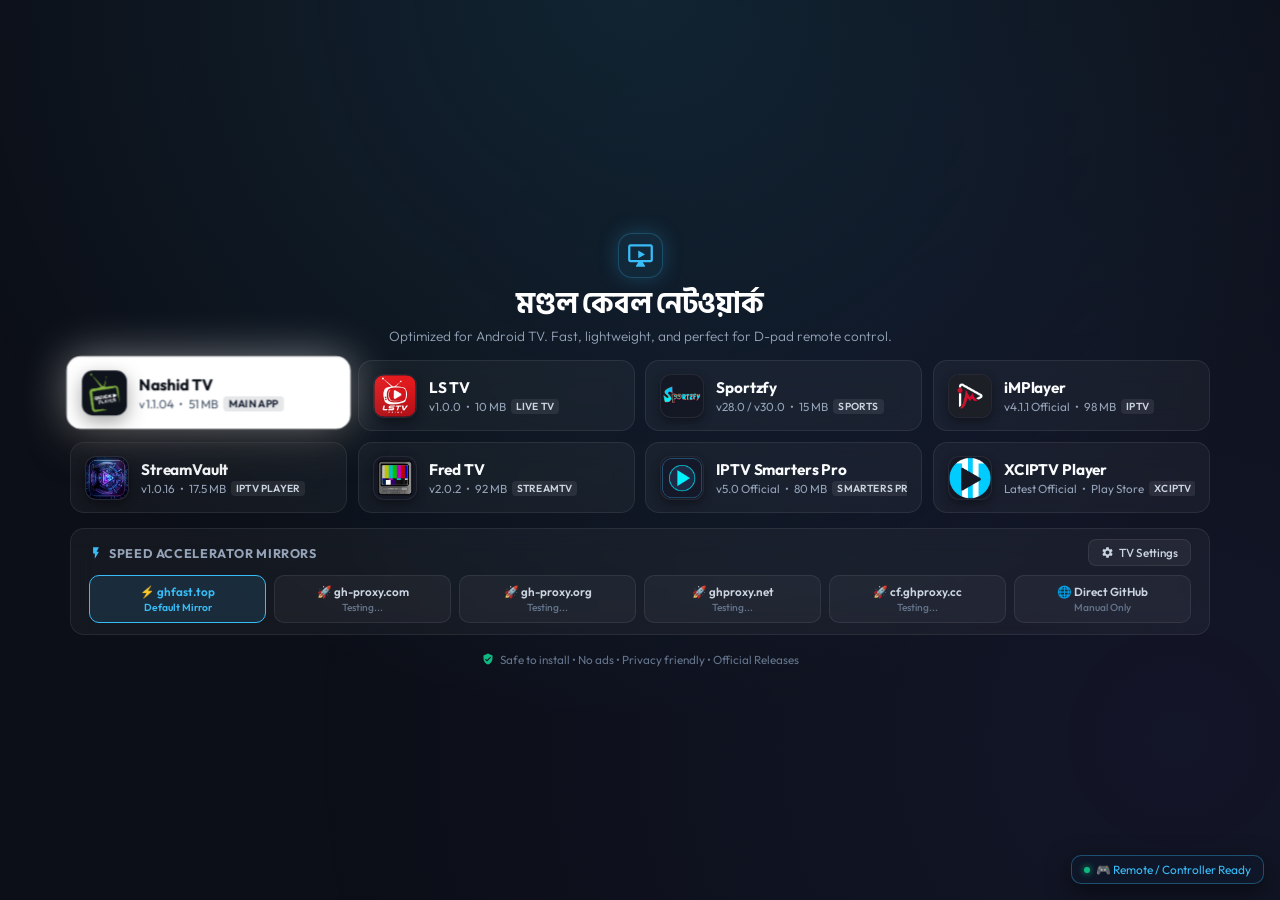
==== commit 1bc4cfae: "Implement 100vh Zero-Scroll TV Viewport Layout with 4x2 Adaptive Grid and dynamic multi-resolution D" ====
--- a/index.html
+++ b/index.html
@@ -77,9 +77,10 @@
       flex-direction: column;
       justify-content: center;
       align-items: center;
+      position: relative;
+      padding: clamp(10px, 2vh, 24px) clamp(16px, 3vw, 32px);
+      box-sizing: border-box;
       overflow-x: hidden;
-      position: relative;
-      padding: 30px 20px;
     }
 
     /* Ambient Google TV Background Glow */
@@ -96,65 +97,70 @@
       pointer-events: none;
     }
 
+    /* Viewport Fit Container (1140px on Widescreen TV) */
     .container {
-      max-width: 960px;
+      max-width: 1140px;
       width: 100%;
       display: flex;
       flex-direction: column;
       align-items: center;
-      gap: 24px;
+      justify-content: center;
+      gap: clamp(8px, 1.6vh, 16px);
       z-index: 1;
     }
 
-    /* Minimalist Header */
+    /* Minimalist Compact Header */
     .header {
       display: flex;
       flex-direction: column;
       align-items: center;
       text-align: center;
-      gap: 10px;
+      gap: clamp(4px, 1vh, 8px);
     }
 
     .tv-logo-badge {
-      width: 64px;
-      height: 64px;
+      width: clamp(38px, 5vh, 48px);
+      height: clamp(38px, 5vh, 48px);
       background: rgba(56, 189, 248, 0.08);
       border: 1px solid rgba(56, 189, 248, 0.25);
-      border-radius: 18px;
+      border-radius: 14px;
       display: flex;
       align-items: center;
       justify-content: center;
-      box-shadow: 0 0 25px rgba(56, 189, 248, 0.25);
+      box-shadow: 0 0 20px rgba(56, 189, 248, 0.25);
     }
 
     .tv-logo-badge svg {
-      width: 36px;
-      height: 36px;
+      width: clamp(22px, 3vh, 28px);
+      height: clamp(22px, 3vh, 28px);
       fill: #38bdf8;
     }
 
     h1 {
-      font-size: 2.35rem;
+      font-size: clamp(1.4rem, 3.2vh, 2rem);
       font-weight: 800;
       letter-spacing: -0.01em;
       color: #ffffff;
+      line-height: 1.15;
     }
 
     .subtitle {
-      font-size: 1rem;
+      font-size: clamp(0.76rem, 1.5vh, 0.88rem);
       color: var(--text-muted);
-      max-width: 520px;
-      line-height: 1.45;
+      max-width: 580px;
+      line-height: 1.35;
       font-weight: 300;
     }
 
-    /* Grid layout for Apps (Google TV 2-Column Responsive Grid) */
+    /* ----------------------------------------------------
+       RESPONSIVE 4-COLUMN x 2-ROW TV APPS GRID (ZERO SCROLL)
+       ---------------------------------------------------- */
     .apps-grid {
       display: grid;
-      grid-template-columns: repeat(2, 1fr);
-      gap: 14px;
+      grid-template-columns: repeat(4, 1fr);
+      gap: clamp(8px, 1.2vh, 12px);
       width: 100%;
-      max-width: 880px;
+      max-width: 1140px;
     }
 
     /* Google TV Signature App Card */
@@ -162,11 +168,11 @@
       position: relative;
       background: var(--card-bg);
       border: 1px solid var(--card-border);
-      border-radius: 18px;
-      padding: 16px 20px;
-      display: flex;
-      align-items: center;
-      gap: 16px;
+      border-radius: 14px;
+      padding: clamp(10px, 1.4vh, 14px) clamp(10px, 1.2vw, 14px);
+      display: flex;
+      align-items: center;
+      gap: 12px;
       text-decoration: none;
       color: var(--text-main);
       outline: none;
@@ -175,12 +181,13 @@
       transition: all 0.24s cubic-bezier(0.16, 1, 0.3, 1);
       backdrop-filter: blur(12px);
       -webkit-backdrop-filter: blur(12px);
+      min-width: 0;
     }
 
     .card-icon-wrap {
-      width: 48px;
-      height: 48px;
-      border-radius: 14px;
+      width: clamp(38px, 5vh, 44px);
+      height: clamp(38px, 5vh, 44px);
+      border-radius: 11px;
       background: #141724;
       border: 1px solid rgba(255, 255, 255, 0.08);
       display: flex;
@@ -188,7 +195,7 @@
       justify-content: center;
       flex-shrink: 0;
       overflow: hidden;
-      box-shadow: 0 4px 12px rgba(0, 0, 0, 0.35);
+      box-shadow: 0 4px 10px rgba(0, 0, 0, 0.35);
       transition: all 0.24s cubic-bezier(0.16, 1, 0.3, 1);
     }
 
@@ -196,7 +203,7 @@
       width: 100%;
       height: 100%;
       object-fit: cover;
-      border-radius: 13px;
+      border-radius: 10px;
       transition: transform 0.24s ease;
     }
 
@@ -204,53 +211,57 @@
       display: flex;
       flex-direction: column;
       align-items: flex-start;
-      gap: 3px;
+      gap: 2px;
       flex: 1;
       min-width: 0;
+      overflow: hidden;
     }
 
     .app-title {
-      font-size: 1.15rem;
+      font-size: clamp(0.88rem, 1.7vh, 1.02rem);
       font-weight: 700;
       letter-spacing: -0.01em;
       color: var(--text-main);
       white-space: nowrap;
       overflow: hidden;
       text-overflow: ellipsis;
+      max-width: 100%;
       transition: color 0.24s ease;
     }
 
     .app-meta {
-      font-size: 0.82rem;
+      font-size: clamp(0.7rem, 1.3vh, 0.78rem);
       font-weight: 400;
       color: var(--text-muted);
       display: flex;
       align-items: center;
-      gap: 6px;
+      gap: 5px;
+      white-space: nowrap;
+      overflow: hidden;
+      text-overflow: ellipsis;
+      max-width: 100%;
       transition: color 0.24s ease;
     }
 
     .app-tag {
-      font-size: 0.7rem;
+      font-size: 0.64rem;
       font-weight: 600;
-      padding: 2px 6px;
-      border-radius: 5px;
+      padding: 1px 5px;
+      border-radius: 4px;
       background: rgba(255, 255, 255, 0.08);
       color: #cbd5e1;
       text-transform: uppercase;
-      letter-spacing: 0.03em;
+      letter-spacing: 0.02em;
       transition: all 0.24s ease;
     }
 
-    /* ----------------------------------------------------
-       THE GOOGLE TV SIGNATURE FOCUS EFFECT (Pure Contrast)
-       ---------------------------------------------------- */
+    /* Focus State */
     .app-card:focus,
     .app-card.focused {
       background: var(--focus-bg) !important;
       color: var(--focus-text) !important;
       border-color: #ffffff !important;
-      transform: translateY(-4px) scale(1.03);
+      transform: translateY(-3px) scale(1.025);
       box-shadow: var(--focus-shadow);
       z-index: 10;
     }
@@ -288,18 +299,18 @@
     }
 
     /* ----------------------------------------------------
-       SYMMETRICAL SPEED MIRROR & SETTINGS UTILITY CARD (880px)
+       COMPACT ZERO-OVERFLOW SPEED ACCELERATOR CARD
        ---------------------------------------------------- */
     .utility-card {
       width: 100%;
-      max-width: 880px;
+      max-width: 1140px;
       background: var(--card-bg);
       border: 1px solid var(--card-border);
-      border-radius: 18px;
-      padding: 18px 20px;
+      border-radius: 14px;
+      padding: clamp(8px, 1.2vh, 14px) clamp(12px, 1.5vw, 18px);
       display: flex;
       flex-direction: column;
-      gap: 14px;
+      gap: clamp(6px, 1vh, 10px);
       backdrop-filter: blur(12px);
       -webkit-backdrop-filter: blur(12px);
       box-sizing: border-box;
@@ -313,20 +324,20 @@
     }
 
     .utility-title {
-      font-size: 0.82rem;
+      font-size: clamp(0.72rem, 1.4vh, 0.8rem);
       font-weight: 700;
       color: #94a3b8;
       text-transform: uppercase;
       letter-spacing: 0.05em;
       display: flex;
       align-items: center;
-      gap: 7px;
+      gap: 6px;
     }
 
     .mirror-grid {
       display: grid;
-      grid-template-columns: repeat(3, 1fr);
-      gap: 10px;
+      grid-template-columns: repeat(6, 1fr);
+      gap: clamp(6px, 0.8vw, 8px);
       width: 100%;
     }
 
@@ -334,8 +345,8 @@
       background: rgba(255, 255, 255, 0.04);
       border: 1px solid rgba(255, 255, 255, 0.08);
       color: #cbd5e1;
-      padding: 10px 10px;
-      border-radius: 12px;
+      padding: clamp(6px, 1vh, 8px) 6px;
+      border-radius: 10px;
       font-family: inherit;
       cursor: pointer;
       outline: none;
@@ -345,13 +356,13 @@
       flex-direction: column;
       align-items: center;
       justify-content: center;
-      gap: 3px;
+      gap: 2px;
       min-width: 0;
       text-align: center;
     }
 
     .pill-name {
-      font-size: 0.82rem;
+      font-size: clamp(0.72rem, 1.3vh, 0.78rem);
       font-weight: 600;
       white-space: nowrap;
       overflow: hidden;
@@ -361,10 +372,13 @@
     }
 
     .pill-speed {
-      font-size: 0.72rem;
+      font-size: clamp(0.64rem, 1.1vh, 0.7rem);
       color: #64748b;
       font-weight: 500;
       white-space: nowrap;
+      overflow: hidden;
+      text-overflow: ellipsis;
+      max-width: 100%;
       transition: color 0.2s ease;
     }
 
@@ -379,7 +393,7 @@
       background: #ffffff !important;
       color: #090d16 !important;
       border-color: #ffffff !important;
-      box-shadow: 0 0 25px rgba(255, 255, 255, 0.5), 0 8px 20px rgba(0, 0, 0, 0.4);
+      box-shadow: 0 0 20px rgba(255, 255, 255, 0.5);
       transform: translateY(-2px) scale(1.02);
       z-index: 5;
     }
@@ -410,15 +424,15 @@
       background: rgba(255, 255, 255, 0.05);
       border: 1px solid rgba(255, 255, 255, 0.08);
       color: #cbd5e1;
-      padding: 6px 14px;
-      border-radius: 10px;
-      font-size: 0.78rem;
+      padding: 5px 12px;
+      border-radius: 8px;
+      font-size: clamp(0.72rem, 1.3vh, 0.78rem);
       font-weight: 500;
       cursor: pointer;
       text-decoration: none;
       display: inline-flex;
       align-items: center;
-      gap: 6px;
+      gap: 5px;
       outline: none;
       transition: all 0.2s ease;
       white-space: nowrap;
@@ -437,32 +451,32 @@
     .trust-footer {
       display: flex;
       align-items: center;
-      gap: 8px;
+      gap: 6px;
       color: #64748b;
-      font-size: 0.82rem;
-      margin-top: 4px;
+      font-size: clamp(0.7rem, 1.3vh, 0.78rem);
+      margin-top: 2px;
     }
 
     .trust-footer svg {
-      width: 14px;
-      height: 14px;
+      width: 12px;
+      height: 12px;
       fill: #10b981;
     }
 
     /* Smart Input & Device Detection Toast Badge */
     .input-mode-badge {
       position: fixed;
-      bottom: 20px;
-      right: 20px;
+      bottom: 16px;
+      right: 16px;
       background: rgba(15, 23, 42, 0.95);
       border: 1px solid rgba(56, 189, 248, 0.35);
-      padding: 8px 14px;
-      border-radius: 12px;
-      font-size: 0.78rem;
+      padding: 6px 12px;
+      border-radius: 10px;
+      font-size: 0.74rem;
       color: #38bdf8;
       display: flex;
       align-items: center;
-      gap: 8px;
+      gap: 6px;
       box-shadow: 0 8px 24px rgba(0, 0, 0, 0.5);
       z-index: 100;
       backdrop-filter: blur(10px);
@@ -477,23 +491,34 @@
     }
 
     .status-dot {
-      width: 8px;
-      height: 8px;
+      width: 6px;
+      height: 6px;
       border-radius: 50%;
       background: #10b981;
-      box-shadow: 0 0 8px #10b981;
-    }
-
-    /* Mobile Responsive */
-    @media (max-width: 680px) {
+      box-shadow: 0 0 6px #10b981;
+    }
+
+    /* Medium Tablet & Portrait Layout */
+    @media (max-width: 900px) {
+      .apps-grid {
+        grid-template-columns: repeat(2, 1fr);
+      }
+      .mirror-grid {
+        grid-template-columns: repeat(3, 1fr);
+      }
+    }
+
+    /* Mobile Phones (Scrollable) */
+    @media (max-width: 600px) {
+      body {
+        padding: 20px 14px;
+        justify-content: flex-start;
+      }
       .apps-grid {
         grid-template-columns: 1fr;
       }
       .mirror-grid {
-        grid-template-columns: 1fr;
-      }
-      h1 {
-        font-size: 2rem;
+        grid-template-columns: repeat(2, 1fr);
       }
     }
   </style>
@@ -758,25 +783,35 @@
     }
 
     // ----------------------------------------------------
-    // DETERMINISTIC 2D ZONAL NAVIGATION SYSTEM (Apps 4x2 + Mirrors 2x3)
+    // DETERMINISTIC 2D ZONAL NAVIGATION SYSTEM (Adaptive 4x2 on TV / 2x4 on Mobile)
     // ----------------------------------------------------
-    const APP_GRID = [
-      ['app-nashid', 'app-lstv'],
-      ['app-sportzfy', 'app-implayer'],
-      ['app-streamvault', 'app-fredtv'],
-      ['app-smarters', 'app-xciptv']
-    ];
-
-    const MIRROR_GRID = [
-      ['pill-ghfast', 'pill-ghproxy', 'pill-ghproxy-org'],
-      ['pill-ghproxy-net', 'pill-cf-ghproxy', 'pill-direct']
-    ];
-
-    let currentZone = 'grid'; // 'grid' | 'mirror' | 'settings'
-    let gridRow = 0;
-    let gridCol = 0;
-    let mirrorRow = 0;
-    let mirrorCol = 0;
+    function getLayout() {
+      const isWidescreen = window.innerWidth > 900;
+      if (isWidescreen) {
+        return {
+          appGrid: [
+            ['app-nashid', 'app-lstv', 'app-sportzfy', 'app-implayer'],
+            ['app-streamvault', 'app-fredtv', 'app-smarters', 'app-xciptv']
+          ],
+          mirrorGrid: [
+            ['pill-ghfast', 'pill-ghproxy', 'pill-ghproxy-org', 'pill-ghproxy-net', 'pill-cf-ghproxy', 'pill-direct']
+          ]
+        };
+      } else {
+        return {
+          appGrid: [
+            ['app-nashid', 'app-lstv'],
+            ['app-sportzfy', 'app-implayer'],
+            ['app-streamvault', 'app-fredtv'],
+            ['app-smarters', 'app-xciptv']
+          ],
+          mirrorGrid: [
+            ['pill-ghfast', 'pill-ghproxy', 'pill-ghproxy-org'],
+            ['pill-ghproxy-net', 'pill-cf-ghproxy', 'pill-direct']
+          ]
+        };
+      }
+    }
 
     function applyFocus(elementId) {
       const el = document.getElementById(elementId);
@@ -786,111 +821,82 @@
       }
     }
 
-    function syncStateFromDOM() {
+    function navigateGrid(direction) {
+      const { appGrid, mirrorGrid } = getLayout();
       const active = document.activeElement;
-      if (!active) return;
-      const activeId = active.id;
-
-      if (activeId === 'btn-settings') {
-        currentZone = 'settings';
-        return;
-      }
-
-      for (let r = 0; r < APP_GRID.length; r++) {
-        for (let c = 0; c < APP_GRID[r].length; c++) {
-          if (APP_GRID[r][c] === activeId) {
-            currentZone = 'grid';
-            gridRow = r;
-            gridCol = c;
+      const activeId = active ? active.id : '';
+
+      // Check if inside app grid
+      for (let r = 0; r < appGrid.length; r++) {
+        for (let c = 0; c < appGrid[r].length; c++) {
+          if (appGrid[r][c] === activeId) {
+            if (direction === 'right') {
+              if (c < appGrid[r].length - 1) applyFocus(appGrid[r][c + 1]);
+            } else if (direction === 'left') {
+              if (c > 0) applyFocus(appGrid[r][c - 1]);
+            } else if (direction === 'down') {
+              if (r < appGrid.length - 1) {
+                applyFocus(appGrid[r + 1][Math.min(c, appGrid[r + 1].length - 1)]);
+              } else {
+                // Move down into mirror grid
+                const targetCol = Math.min(Math.floor((c / appGrid[r].length) * mirrorGrid[0].length), mirrorGrid[0].length - 1);
+                applyFocus(mirrorGrid[0][targetCol]);
+              }
+            } else if (direction === 'up') {
+              if (r > 0) applyFocus(appGrid[r - 1][Math.min(c, appGrid[r - 1].length - 1)]);
+            }
             return;
           }
         }
       }
 
-      for (let r = 0; r < MIRROR_GRID.length; r++) {
-        for (let c = 0; c < MIRROR_GRID[r].length; c++) {
-          if (MIRROR_GRID[r][c] === activeId) {
-            currentZone = 'mirror';
-            mirrorRow = r;
-            mirrorCol = c;
+      // Check if inside mirror grid
+      for (let r = 0; r < mirrorGrid.length; r++) {
+        for (let c = 0; c < mirrorGrid[r].length; c++) {
+          if (mirrorGrid[r][c] === activeId) {
+            if (direction === 'right') {
+              if (c < mirrorGrid[r].length - 1) {
+                applyFocus(mirrorGrid[r][c + 1]);
+              } else {
+                applyFocus('btn-settings');
+              }
+            } else if (direction === 'left') {
+              if (c > 0) applyFocus(mirrorGrid[r][c - 1]);
+            } else if (direction === 'down') {
+              if (r < mirrorGrid.length - 1) {
+                applyFocus(mirrorGrid[r + 1][Math.min(c, mirrorGrid[r + 1].length - 1)]);
+              } else {
+                applyFocus('btn-settings');
+              }
+            } else if (direction === 'up') {
+              if (r > 0) {
+                applyFocus(mirrorGrid[r - 1][Math.min(c, mirrorGrid[r - 1].length - 1)]);
+              } else {
+                // Move up into app grid bottom row
+                const lastAppRow = appGrid[appGrid.length - 1];
+                const targetCol = Math.min(Math.floor((c / mirrorGrid[r].length) * lastAppRow.length), lastAppRow.length - 1);
+                applyFocus(lastAppRow[targetCol]);
+              }
+            }
             return;
           }
         }
       }
-    }
-
-    function navigateGrid(direction) {
-      syncStateFromDOM();
-
-      if (currentZone === 'grid') {
-        if (direction === 'right' && gridCol < 1) {
-          gridCol = 1;
-          applyFocus(APP_GRID[gridRow][gridCol]);
-        } else if (direction === 'left' && gridCol > 0) {
-          gridCol = 0;
-          applyFocus(APP_GRID[gridRow][gridCol]);
-        } else if (direction === 'down') {
-          if (gridRow < APP_GRID.length - 1) {
-            gridRow++;
-            applyFocus(APP_GRID[gridRow][gridCol]);
-          } else {
-            // Move down from bottom row into Mirror Grid
-            currentZone = 'mirror';
-            mirrorRow = 0;
-            mirrorCol = (gridCol === 0) ? 0 : 2;
-            applyFocus(MIRROR_GRID[mirrorRow][mirrorCol]);
-          }
-        } else if (direction === 'up' && gridRow > 0) {
-          gridRow--;
-          applyFocus(APP_GRID[gridRow][gridCol]);
+
+      // Check if on settings button
+      if (activeId === 'btn-settings') {
+        if (direction === 'left') {
+          const lastMirrorCol = mirrorGrid[0].length - 1;
+          applyFocus(mirrorGrid[0][lastMirrorCol]);
+        } else if (direction === 'up') {
+          const lastAppRow = appGrid[appGrid.length - 1];
+          applyFocus(lastAppRow[lastAppRow.length - 1]);
         }
-      } else if (currentZone === 'mirror') {
-        if (direction === 'right') {
-          if (mirrorCol < MIRROR_GRID[mirrorRow].length - 1) {
-            mirrorCol++;
-            applyFocus(MIRROR_GRID[mirrorRow][mirrorCol]);
-          } else if (mirrorRow === 0) {
-            currentZone = 'settings';
-            applyFocus('btn-settings');
-          }
-        } else if (direction === 'left' && mirrorCol > 0) {
-          mirrorCol--;
-          applyFocus(MIRROR_GRID[mirrorRow][mirrorCol]);
-        } else if (direction === 'down') {
-          if (mirrorRow < MIRROR_GRID.length - 1) {
-            mirrorRow++;
-            applyFocus(MIRROR_GRID[mirrorRow][mirrorCol]);
-          }
-        } else if (direction === 'up') {
-          if (mirrorRow > 0) {
-            mirrorRow--;
-            applyFocus(MIRROR_GRID[mirrorRow][mirrorCol]);
-          } else {
-            // Return to App Grid bottom row
-            currentZone = 'grid';
-            gridRow = APP_GRID.length - 1;
-            gridCol = (mirrorCol <= 1) ? 0 : 1;
-            applyFocus(APP_GRID[gridRow][gridCol]);
-          }
-        }
-      } else if (currentZone === 'settings') {
-        if (direction === 'left') {
-          currentZone = 'mirror';
-          mirrorRow = 0;
-          mirrorCol = 2;
-          applyFocus(MIRROR_GRID[mirrorRow][mirrorCol]);
-        } else if (direction === 'down') {
-          currentZone = 'mirror';
-          mirrorRow = 1;
-          mirrorCol = 2;
-          applyFocus(MIRROR_GRID[mirrorRow][mirrorCol]);
-        } else if (direction === 'up') {
-          currentZone = 'grid';
-          gridRow = APP_GRID.length - 1;
-          gridCol = 1;
-          applyFocus(APP_GRID[gridRow][gridCol]);
-        }
-      }
+        return;
+      }
+
+      // Fallback
+      applyFocus('app-nashid');
     }
 
     // ----------------------------------------------------
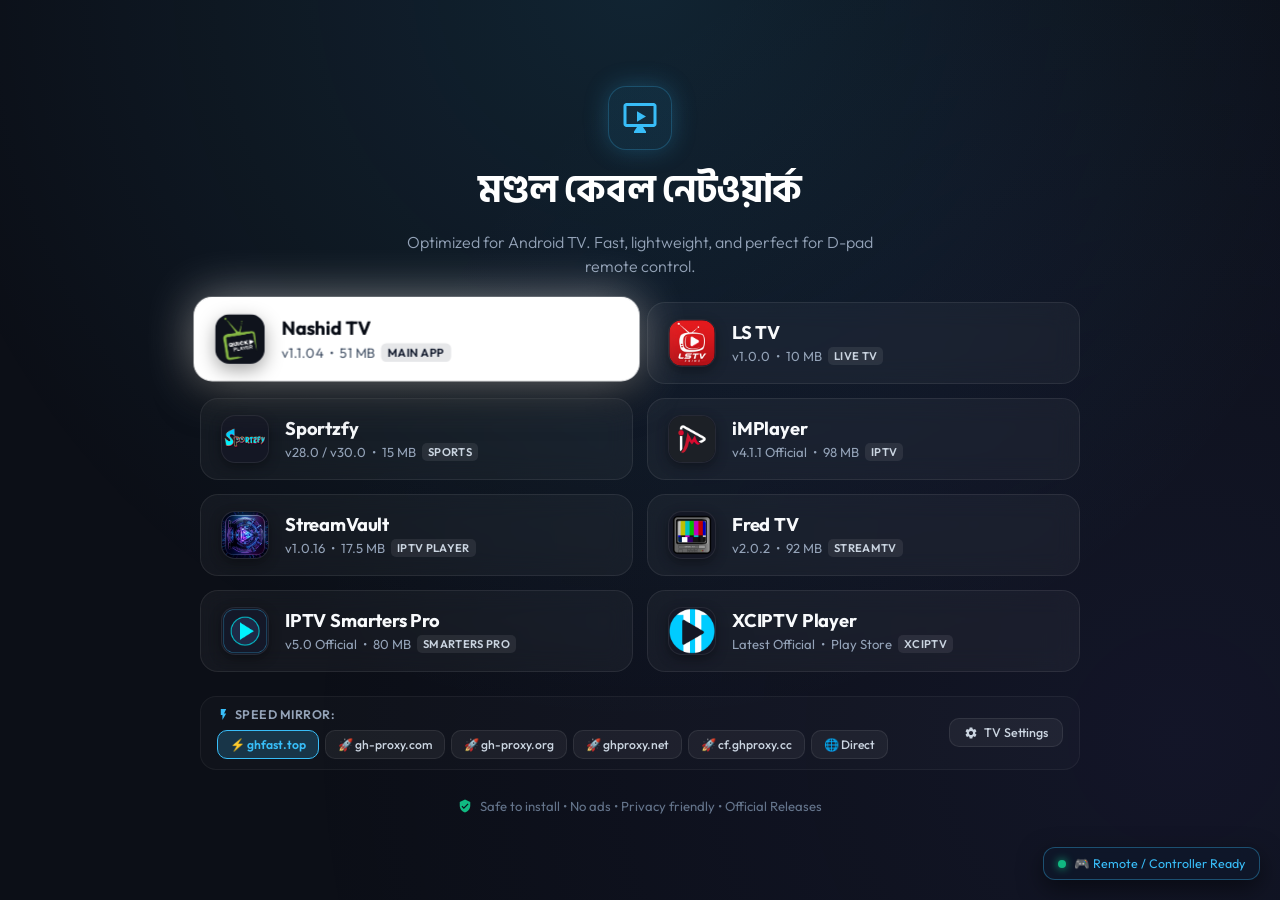
==== commit 880e657d: "Restore beloved 2-column spacious UI layout and add responsive wrapping to utility bar" ====
--- a/index.html
+++ b/index.html
@@ -77,10 +77,9 @@
       flex-direction: column;
       justify-content: center;
       align-items: center;
+      overflow-x: hidden;
       position: relative;
-      padding: clamp(10px, 2vh, 24px) clamp(16px, 3vw, 32px);
-      box-sizing: border-box;
-      overflow-x: hidden;
+      padding: 30px 20px;
     }
 
     /* Ambient Google TV Background Glow */
@@ -97,70 +96,65 @@
       pointer-events: none;
     }
 
-    /* Viewport Fit Container (1140px on Widescreen TV) */
     .container {
-      max-width: 1140px;
+      max-width: 960px;
       width: 100%;
       display: flex;
       flex-direction: column;
       align-items: center;
-      justify-content: center;
-      gap: clamp(8px, 1.6vh, 16px);
+      gap: 24px;
       z-index: 1;
     }
 
-    /* Minimalist Compact Header */
+    /* Minimalist Header */
     .header {
       display: flex;
       flex-direction: column;
       align-items: center;
       text-align: center;
-      gap: clamp(4px, 1vh, 8px);
+      gap: 10px;
     }
 
     .tv-logo-badge {
-      width: clamp(38px, 5vh, 48px);
-      height: clamp(38px, 5vh, 48px);
+      width: 64px;
+      height: 64px;
       background: rgba(56, 189, 248, 0.08);
       border: 1px solid rgba(56, 189, 248, 0.25);
-      border-radius: 14px;
+      border-radius: 18px;
       display: flex;
       align-items: center;
       justify-content: center;
-      box-shadow: 0 0 20px rgba(56, 189, 248, 0.25);
+      box-shadow: 0 0 25px rgba(56, 189, 248, 0.25);
     }
 
     .tv-logo-badge svg {
-      width: clamp(22px, 3vh, 28px);
-      height: clamp(22px, 3vh, 28px);
+      width: 36px;
+      height: 36px;
       fill: #38bdf8;
     }
 
     h1 {
-      font-size: clamp(1.4rem, 3.2vh, 2rem);
+      font-size: 2.35rem;
       font-weight: 800;
       letter-spacing: -0.01em;
       color: #ffffff;
-      line-height: 1.15;
     }
 
     .subtitle {
-      font-size: clamp(0.76rem, 1.5vh, 0.88rem);
+      font-size: 1rem;
       color: var(--text-muted);
-      max-width: 580px;
-      line-height: 1.35;
+      max-width: 520px;
+      line-height: 1.45;
       font-weight: 300;
     }
 
-    /* ----------------------------------------------------
-       RESPONSIVE 4-COLUMN x 2-ROW TV APPS GRID (ZERO SCROLL)
-       ---------------------------------------------------- */
+    /* Grid layout for Apps (Google TV 2-Column Responsive Grid) */
     .apps-grid {
       display: grid;
-      grid-template-columns: repeat(4, 1fr);
-      gap: clamp(8px, 1.2vh, 12px);
+      grid-template-columns: repeat(2, 1fr);
+      gap: 14px;
       width: 100%;
-      max-width: 1140px;
+      max-width: 880px;
     }
 
     /* Google TV Signature App Card */
@@ -168,11 +162,11 @@
       position: relative;
       background: var(--card-bg);
       border: 1px solid var(--card-border);
-      border-radius: 14px;
-      padding: clamp(10px, 1.4vh, 14px) clamp(10px, 1.2vw, 14px);
-      display: flex;
-      align-items: center;
-      gap: 12px;
+      border-radius: 18px;
+      padding: 16px 20px;
+      display: flex;
+      align-items: center;
+      gap: 16px;
       text-decoration: none;
       color: var(--text-main);
       outline: none;
@@ -181,13 +175,12 @@
       transition: all 0.24s cubic-bezier(0.16, 1, 0.3, 1);
       backdrop-filter: blur(12px);
       -webkit-backdrop-filter: blur(12px);
-      min-width: 0;
     }
 
     .card-icon-wrap {
-      width: clamp(38px, 5vh, 44px);
-      height: clamp(38px, 5vh, 44px);
-      border-radius: 11px;
+      width: 48px;
+      height: 48px;
+      border-radius: 14px;
       background: #141724;
       border: 1px solid rgba(255, 255, 255, 0.08);
       display: flex;
@@ -195,7 +188,7 @@
       justify-content: center;
       flex-shrink: 0;
       overflow: hidden;
-      box-shadow: 0 4px 10px rgba(0, 0, 0, 0.35);
+      box-shadow: 0 4px 12px rgba(0, 0, 0, 0.35);
       transition: all 0.24s cubic-bezier(0.16, 1, 0.3, 1);
     }
 
@@ -203,7 +196,7 @@
       width: 100%;
       height: 100%;
       object-fit: cover;
-      border-radius: 10px;
+      border-radius: 13px;
       transition: transform 0.24s ease;
     }
 
@@ -211,57 +204,53 @@
       display: flex;
       flex-direction: column;
       align-items: flex-start;
-      gap: 2px;
+      gap: 3px;
       flex: 1;
       min-width: 0;
-      overflow: hidden;
     }
 
     .app-title {
-      font-size: clamp(0.88rem, 1.7vh, 1.02rem);
+      font-size: 1.15rem;
       font-weight: 700;
       letter-spacing: -0.01em;
       color: var(--text-main);
       white-space: nowrap;
       overflow: hidden;
       text-overflow: ellipsis;
-      max-width: 100%;
       transition: color 0.24s ease;
     }
 
     .app-meta {
-      font-size: clamp(0.7rem, 1.3vh, 0.78rem);
+      font-size: 0.82rem;
       font-weight: 400;
       color: var(--text-muted);
       display: flex;
       align-items: center;
-      gap: 5px;
-      white-space: nowrap;
-      overflow: hidden;
-      text-overflow: ellipsis;
-      max-width: 100%;
+      gap: 6px;
       transition: color 0.24s ease;
     }
 
     .app-tag {
-      font-size: 0.64rem;
+      font-size: 0.7rem;
       font-weight: 600;
-      padding: 1px 5px;
-      border-radius: 4px;
+      padding: 2px 6px;
+      border-radius: 5px;
       background: rgba(255, 255, 255, 0.08);
       color: #cbd5e1;
       text-transform: uppercase;
-      letter-spacing: 0.02em;
+      letter-spacing: 0.03em;
       transition: all 0.24s ease;
     }
 
-    /* Focus State */
+    /* ----------------------------------------------------
+       THE GOOGLE TV SIGNATURE FOCUS EFFECT (Pure Contrast)
+       ---------------------------------------------------- */
     .app-card:focus,
     .app-card.focused {
       background: var(--focus-bg) !important;
       color: var(--focus-text) !important;
       border-color: #ffffff !important;
-      transform: translateY(-3px) scale(1.025);
+      transform: translateY(-4px) scale(1.03);
       box-shadow: var(--focus-shadow);
       z-index: 10;
     }
@@ -298,124 +287,83 @@
       transform: scale(0.98);
     }
 
-    /* ----------------------------------------------------
-       COMPACT ZERO-OVERFLOW SPEED ACCELERATOR CARD
-       ---------------------------------------------------- */
-    .utility-card {
+    /* Compact Accelerator & Settings Utility Bar */
+    .utility-bar {
+      display: flex;
+      flex-wrap: wrap;
+      align-items: center;
+      justify-content: space-between;
+      gap: 10px;
       width: 100%;
-      max-width: 1140px;
-      background: var(--card-bg);
-      border: 1px solid var(--card-border);
-      border-radius: 14px;
-      padding: clamp(8px, 1.2vh, 14px) clamp(12px, 1.5vw, 18px);
-      display: flex;
-      flex-direction: column;
-      gap: clamp(6px, 1vh, 10px);
-      backdrop-filter: blur(12px);
-      -webkit-backdrop-filter: blur(12px);
+      max-width: 880px;
+      background: rgba(255, 255, 255, 0.02);
+      border: 1px solid rgba(255, 255, 255, 0.05);
+      border-radius: 16px;
+      padding: 10px 16px;
       box-sizing: border-box;
     }
 
-    .utility-header {
-      display: flex;
-      align-items: center;
-      justify-content: space-between;
-      width: 100%;
-    }
-
-    .utility-title {
-      font-size: clamp(0.72rem, 1.4vh, 0.8rem);
-      font-weight: 700;
+    .accelerator-group {
+      display: flex;
+      align-items: center;
+      gap: 8px;
+      flex-wrap: wrap;
+      flex: 1;
+      min-width: 0;
+    }
+
+    .utility-label {
+      font-size: 0.78rem;
+      font-weight: 600;
       color: #94a3b8;
       text-transform: uppercase;
-      letter-spacing: 0.05em;
-      display: flex;
-      align-items: center;
+      letter-spacing: 0.04em;
+      display: flex;
+      align-items: center;
+      gap: 5px;
+      white-space: nowrap;
+    }
+
+    .mirror-pills {
+      display: flex;
       gap: 6px;
-    }
-
-    .mirror-grid {
-      display: grid;
-      grid-template-columns: repeat(6, 1fr);
-      gap: clamp(6px, 0.8vw, 8px);
-      width: 100%;
+      flex-wrap: wrap;
+      align-items: center;
     }
 
     .pill-btn {
-      background: rgba(255, 255, 255, 0.04);
+      background: rgba(255, 255, 255, 0.05);
       border: 1px solid rgba(255, 255, 255, 0.08);
       color: #cbd5e1;
-      padding: clamp(6px, 1vh, 8px) 6px;
+      padding: 6px 12px;
       border-radius: 10px;
+      font-size: 0.76rem;
+      font-weight: 500;
       font-family: inherit;
       cursor: pointer;
       outline: none;
-      transition: all 0.22s cubic-bezier(0.16, 1, 0.3, 1);
+      transition: all 0.2s ease;
       user-select: none;
-      display: flex;
-      flex-direction: column;
-      align-items: center;
-      justify-content: center;
-      gap: 2px;
-      min-width: 0;
-      text-align: center;
-    }
-
-    .pill-name {
-      font-size: clamp(0.72rem, 1.3vh, 0.78rem);
-      font-weight: 600;
       white-space: nowrap;
-      overflow: hidden;
-      text-overflow: ellipsis;
-      max-width: 100%;
-      transition: color 0.2s ease;
-    }
-
-    .pill-speed {
-      font-size: clamp(0.64rem, 1.1vh, 0.7rem);
-      color: #64748b;
-      font-weight: 500;
-      white-space: nowrap;
-      overflow: hidden;
-      text-overflow: ellipsis;
-      max-width: 100%;
-      transition: color 0.2s ease;
     }
 
     .pill-btn:hover {
-      background: rgba(255, 255, 255, 0.08);
-      border-color: rgba(255, 255, 255, 0.16);
+      background: rgba(255, 255, 255, 0.12);
       color: #ffffff;
     }
 
     .pill-btn:focus,
     .pill-btn.focused {
       background: #ffffff !important;
-      color: #090d16 !important;
+      color: #0f172a !important;
       border-color: #ffffff !important;
-      box-shadow: 0 0 20px rgba(255, 255, 255, 0.5);
-      transform: translateY(-2px) scale(1.02);
-      z-index: 5;
-    }
-
-    .pill-btn:focus .pill-name,
-    .pill-btn.focused .pill-name {
-      color: #090d16 !important;
-    }
-
-    .pill-btn:focus .pill-speed,
-    .pill-btn.focused .pill-speed {
-      color: #334155 !important;
-      font-weight: 600;
+      box-shadow: 0 0 16px rgba(255, 255, 255, 0.6);
+      transform: scale(1.05);
     }
 
     .pill-btn.active {
-      background: rgba(56, 189, 248, 0.12);
+      background: rgba(56, 189, 248, 0.2);
       border-color: #38bdf8;
-      color: #38bdf8;
-    }
-
-    .pill-btn.active .pill-speed {
       color: #38bdf8;
       font-weight: 600;
     }
@@ -424,18 +372,19 @@
       background: rgba(255, 255, 255, 0.05);
       border: 1px solid rgba(255, 255, 255, 0.08);
       color: #cbd5e1;
-      padding: 5px 12px;
-      border-radius: 8px;
-      font-size: clamp(0.72rem, 1.3vh, 0.78rem);
+      padding: 6px 14px;
+      border-radius: 10px;
+      font-size: 0.78rem;
       font-weight: 500;
       cursor: pointer;
       text-decoration: none;
       display: inline-flex;
       align-items: center;
-      gap: 5px;
+      gap: 6px;
       outline: none;
       transition: all 0.2s ease;
       white-space: nowrap;
+      flex-shrink: 0;
     }
 
     .settings-btn:focus,
@@ -451,32 +400,32 @@
     .trust-footer {
       display: flex;
       align-items: center;
-      gap: 6px;
+      gap: 8px;
       color: #64748b;
-      font-size: clamp(0.7rem, 1.3vh, 0.78rem);
-      margin-top: 2px;
+      font-size: 0.82rem;
+      margin-top: 4px;
     }
 
     .trust-footer svg {
-      width: 12px;
-      height: 12px;
+      width: 14px;
+      height: 14px;
       fill: #10b981;
     }
 
     /* Smart Input & Device Detection Toast Badge */
     .input-mode-badge {
       position: fixed;
-      bottom: 16px;
-      right: 16px;
+      bottom: 20px;
+      right: 20px;
       background: rgba(15, 23, 42, 0.95);
       border: 1px solid rgba(56, 189, 248, 0.35);
-      padding: 6px 12px;
-      border-radius: 10px;
-      font-size: 0.74rem;
+      padding: 8px 14px;
+      border-radius: 12px;
+      font-size: 0.78rem;
       color: #38bdf8;
       display: flex;
       align-items: center;
-      gap: 6px;
+      gap: 8px;
       box-shadow: 0 8px 24px rgba(0, 0, 0, 0.5);
       z-index: 100;
       backdrop-filter: blur(10px);
@@ -491,34 +440,24 @@
     }
 
     .status-dot {
-      width: 6px;
-      height: 6px;
+      width: 8px;
+      height: 8px;
       border-radius: 50%;
       background: #10b981;
-      box-shadow: 0 0 6px #10b981;
-    }
-
-    /* Medium Tablet & Portrait Layout */
-    @media (max-width: 900px) {
-      .apps-grid {
-        grid-template-columns: repeat(2, 1fr);
-      }
-      .mirror-grid {
-        grid-template-columns: repeat(3, 1fr);
-      }
-    }
-
-    /* Mobile Phones (Scrollable) */
-    @media (max-width: 600px) {
-      body {
-        padding: 20px 14px;
-        justify-content: flex-start;
-      }
+      box-shadow: 0 0 8px #10b981;
+    }
+
+    /* Mobile Responsive */
+    @media (max-width: 680px) {
       .apps-grid {
         grid-template-columns: 1fr;
       }
-      .mirror-grid {
-        grid-template-columns: repeat(2, 1fr);
+      h1 {
+        font-size: 2rem;
+      }
+      .utility-bar {
+        flex-direction: column;
+        align-items: flex-start;
       }
     }
   </style>
@@ -672,49 +611,31 @@
 
     </main>
 
-    <!-- Google TV Symmetrical Speed Mirror & Settings Card (880px) -->
-    <div class="utility-card" id="utility-card">
-      <div class="utility-header">
-        <div class="utility-title">
-          <svg style="width:14px;height:14px;fill:#38bdf8;" xmlns="http://www.w3.org/2000/svg" viewBox="0 0 24 24">
+    <!-- Compact Utility Bar: Accelerator Selector + TV Settings -->
+    <div class="utility-bar" id="utility-bar">
+      <div class="accelerator-group">
+        <span class="utility-label">
+          <svg style="width:13px;height:13px;fill:#38bdf8;" xmlns="http://www.w3.org/2000/svg" viewBox="0 0 24 24">
             <path d="M7 2v11h3v9l7-12h-4l4-8z"/>
           </svg>
-          <span>Speed Accelerator Mirrors</span>
-        </div>
-        <a href="intent://com.android.settings/#Intent;scheme=android-app;end" class="settings-btn" id="btn-settings" title="Open TV Settings" tabindex="0">
-          <svg style="width:13px;height:13px;fill:currentColor;" xmlns="http://www.w3.org/2000/svg" viewBox="0 0 24 24">
-            <path d="M19.14 12.94c.04-.3.06-.61.06-.94 0-.32-.02-.64-.07-.94l2.03-1.58c.18-.14.23-.41.12-.61l-1.92-3.32c-.12-.22-.37-.29-.59-.22l-2.39.96c-.5-.38-1.03-.7-1.62-.94l-.36-2.54c-.04-.24-.24-.41-.48-.41h-3.84c-.24 0-.43.17-.47.41l-.36 2.54c-.59.24-1.13.57-1.62.94l-2.39-.96c-.22-.08-.47 0-.59.22L2.74 8.87c-.12.21-.08.47.12.61l2.03 1.58c-.05.3-.09.63-.09.94s.02.64.07.94l-2.03 1.58c-.18.14-.23.41-.12.61l1.92 3.32c.12.22.37.29.59.22l2.39-.96c.5.38 1.03.7 1.62.94l.36 2.54c.05.24.24.41.48.41h3.84c.24 0 .44-.17.47-.41l.36-2.54c.59-.24 1.13-.56 1.62-.94l2.39.96c.22.08.47 0 .59-.22l1.92-3.32c.12-.22.07-.47-.12-.61l-2.01-1.58zM12 15.6c-1.98 0-3.6-1.62-3.6-3.6s1.62-3.6 3.6-3.6 3.6 1.62 3.6 3.6-1.62 3.6-3.6 3.6z"/>
-          </svg>
-          <span>TV Settings</span>
-        </a>
+          Speed Mirror:
+        </span>
+        <div class="mirror-pills" role="group" aria-label="Speed Mirror Selector">
+          <button type="button" class="pill-btn active" data-mirror="ghfast" id="pill-ghfast" tabindex="0">⚡ ghfast.top</button>
+          <button type="button" class="pill-btn" data-mirror="ghproxy" id="pill-ghproxy" tabindex="0">🚀 gh-proxy.com</button>
+          <button type="button" class="pill-btn" data-mirror="ghproxy_org" id="pill-ghproxy-org" tabindex="0">🚀 gh-proxy.org</button>
+          <button type="button" class="pill-btn" data-mirror="ghproxy_net" id="pill-ghproxy-net" tabindex="0">🚀 ghproxy.net</button>
+          <button type="button" class="pill-btn" data-mirror="cf_ghproxy" id="pill-cf-ghproxy" tabindex="0">🚀 cf.ghproxy.cc</button>
+          <button type="button" class="pill-btn" data-mirror="direct" id="pill-direct" tabindex="0">🌐 Direct</button>
+        </div>
       </div>
 
-      <div class="mirror-grid" role="group" aria-label="Speed Mirror Selector">
-        <button type="button" class="pill-btn active" data-mirror="ghfast" id="pill-ghfast" tabindex="0">
-          <span class="pill-name">⚡ ghfast.top</span>
-          <span class="pill-speed" id="speed-ghfast">Default Mirror</span>
-        </button>
-        <button type="button" class="pill-btn" data-mirror="ghproxy" id="pill-ghproxy" tabindex="0">
-          <span class="pill-name">🚀 gh-proxy.com</span>
-          <span class="pill-speed" id="speed-ghproxy">Testing...</span>
-        </button>
-        <button type="button" class="pill-btn" data-mirror="ghproxy_org" id="pill-ghproxy-org" tabindex="0">
-          <span class="pill-name">🚀 gh-proxy.org</span>
-          <span class="pill-speed" id="speed-ghproxy-org">Testing...</span>
-        </button>
-        <button type="button" class="pill-btn" data-mirror="ghproxy_net" id="pill-ghproxy-net" tabindex="0">
-          <span class="pill-name">🚀 ghproxy.net</span>
-          <span class="pill-speed" id="speed-ghproxy-net">Testing...</span>
-        </button>
-        <button type="button" class="pill-btn" data-mirror="cf_ghproxy" id="pill-cf-ghproxy" tabindex="0">
-          <span class="pill-name">🚀 cf.ghproxy.cc</span>
-          <span class="pill-speed" id="speed-cf-ghproxy">Testing...</span>
-        </button>
-        <button type="button" class="pill-btn" data-mirror="direct" id="pill-direct" tabindex="0">
-          <span class="pill-name">🌐 Direct GitHub</span>
-          <span class="pill-speed" id="speed-direct">Manual Only</span>
-        </button>
-      </div>
+      <a href="intent://com.android.settings/#Intent;scheme=android-app;end" class="settings-btn" id="btn-settings" title="Open TV Settings" tabindex="0">
+        <svg style="width:14px;height:14px;fill:currentColor;" xmlns="http://www.w3.org/2000/svg" viewBox="0 0 24 24">
+          <path d="M19.14 12.94c.04-.3.06-.61.06-.94 0-.32-.02-.64-.07-.94l2.03-1.58c.18-.14.23-.41.12-.61l-1.92-3.32c-.12-.22-.37-.29-.59-.22l-2.39.96c-.5-.38-1.03-.7-1.62-.94l-.36-2.54c-.04-.24-.24-.41-.48-.41h-3.84c-.24 0-.43.17-.47.41l-.36 2.54c-.59.24-1.13.57-1.62.94l-2.39-.96c-.22-.08-.47 0-.59.22L2.74 8.87c-.12.21-.08.47.12.61l2.03 1.58c-.05.3-.09.63-.09.94s.02.64.07.94l-2.03 1.58c-.18.14-.23.41-.12.61l1.92 3.32c.12.22.37.29.59.22l2.39-.96c.5.38 1.03.7 1.62.94l.36 2.54c.05.24.24.41.48.41h3.84c.24 0 .44-.17.47-.41l.36-2.54c.59-.24 1.13-.56 1.62-.94l2.39.96c.22.08.47 0 .59-.22l1.92-3.32c.12-.22.07-.47-.12-.61l-2.01-1.58zM12 15.6c-1.98 0-3.6-1.62-3.6-3.6s1.62-3.6 3.6-3.6 3.6 1.62 3.6 3.6-1.62 3.6-3.6 3.6z"/>
+        </svg>
+        <span>TV Settings</span>
+      </a>
     </div>
 
     <!-- Trust Footer -->
@@ -783,35 +704,29 @@
     }
 
     // ----------------------------------------------------
-    // DETERMINISTIC 2D ZONAL NAVIGATION SYSTEM (Adaptive 4x2 on TV / 2x4 on Mobile)
+    // DETERMINISTIC 2D ZONAL NAVIGATION SYSTEM (4 Rows x 2 Cols)
     // ----------------------------------------------------
-    function getLayout() {
-      const isWidescreen = window.innerWidth > 900;
-      if (isWidescreen) {
-        return {
-          appGrid: [
-            ['app-nashid', 'app-lstv', 'app-sportzfy', 'app-implayer'],
-            ['app-streamvault', 'app-fredtv', 'app-smarters', 'app-xciptv']
-          ],
-          mirrorGrid: [
-            ['pill-ghfast', 'pill-ghproxy', 'pill-ghproxy-org', 'pill-ghproxy-net', 'pill-cf-ghproxy', 'pill-direct']
-          ]
-        };
-      } else {
-        return {
-          appGrid: [
-            ['app-nashid', 'app-lstv'],
-            ['app-sportzfy', 'app-implayer'],
-            ['app-streamvault', 'app-fredtv'],
-            ['app-smarters', 'app-xciptv']
-          ],
-          mirrorGrid: [
-            ['pill-ghfast', 'pill-ghproxy', 'pill-ghproxy-org'],
-            ['pill-ghproxy-net', 'pill-cf-ghproxy', 'pill-direct']
-          ]
-        };
-      }
-    }
+    const APP_GRID = [
+      ['app-nashid', 'app-lstv'],
+      ['app-sportzfy', 'app-implayer'],
+      ['app-streamvault', 'app-fredtv'],
+      ['app-smarters', 'app-xciptv']
+    ];
+
+    const UTILITY_ROW = [
+      'pill-ghfast',
+      'pill-ghproxy',
+      'pill-ghproxy-org',
+      'pill-ghproxy-net',
+      'pill-cf-ghproxy',
+      'pill-direct',
+      'btn-settings'
+    ];
+
+    let currentZone = 'grid'; // 'grid' | 'utility'
+    let gridRow = 0;
+    let gridCol = 0;
+    let utilityIndex = 0;
 
     function applyFocus(elementId) {
       const el = document.getElementById(elementId);
@@ -821,82 +736,78 @@
       }
     }
 
-    function navigateGrid(direction) {
-      const { appGrid, mirrorGrid } = getLayout();
+    function syncStateFromDOM() {
       const active = document.activeElement;
-      const activeId = active ? active.id : '';
-
-      // Check if inside app grid
-      for (let r = 0; r < appGrid.length; r++) {
-        for (let c = 0; c < appGrid[r].length; c++) {
-          if (appGrid[r][c] === activeId) {
-            if (direction === 'right') {
-              if (c < appGrid[r].length - 1) applyFocus(appGrid[r][c + 1]);
-            } else if (direction === 'left') {
-              if (c > 0) applyFocus(appGrid[r][c - 1]);
-            } else if (direction === 'down') {
-              if (r < appGrid.length - 1) {
-                applyFocus(appGrid[r + 1][Math.min(c, appGrid[r + 1].length - 1)]);
-              } else {
-                // Move down into mirror grid
-                const targetCol = Math.min(Math.floor((c / appGrid[r].length) * mirrorGrid[0].length), mirrorGrid[0].length - 1);
-                applyFocus(mirrorGrid[0][targetCol]);
-              }
-            } else if (direction === 'up') {
-              if (r > 0) applyFocus(appGrid[r - 1][Math.min(c, appGrid[r - 1].length - 1)]);
-            }
+      if (!active) return;
+      const activeId = active.id;
+
+      for (let r = 0; r < APP_GRID.length; r++) {
+        for (let c = 0; c < APP_GRID[r].length; c++) {
+          if (APP_GRID[r][c] === activeId) {
+            currentZone = 'grid';
+            gridRow = r;
+            gridCol = c;
             return;
           }
         }
       }
 
-      // Check if inside mirror grid
-      for (let r = 0; r < mirrorGrid.length; r++) {
-        for (let c = 0; c < mirrorGrid[r].length; c++) {
-          if (mirrorGrid[r][c] === activeId) {
-            if (direction === 'right') {
-              if (c < mirrorGrid[r].length - 1) {
-                applyFocus(mirrorGrid[r][c + 1]);
-              } else {
-                applyFocus('btn-settings');
-              }
-            } else if (direction === 'left') {
-              if (c > 0) applyFocus(mirrorGrid[r][c - 1]);
-            } else if (direction === 'down') {
-              if (r < mirrorGrid.length - 1) {
-                applyFocus(mirrorGrid[r + 1][Math.min(c, mirrorGrid[r + 1].length - 1)]);
-              } else {
-                applyFocus('btn-settings');
-              }
-            } else if (direction === 'up') {
-              if (r > 0) {
-                applyFocus(mirrorGrid[r - 1][Math.min(c, mirrorGrid[r - 1].length - 1)]);
-              } else {
-                // Move up into app grid bottom row
-                const lastAppRow = appGrid[appGrid.length - 1];
-                const targetCol = Math.min(Math.floor((c / mirrorGrid[r].length) * lastAppRow.length), lastAppRow.length - 1);
-                applyFocus(lastAppRow[targetCol]);
-              }
-            }
-            return;
+      const uIdx = UTILITY_ROW.indexOf(activeId);
+      if (uIdx !== -1) {
+        currentZone = 'utility';
+        utilityIndex = uIdx;
+      }
+    }
+
+    function navigateGrid(direction) {
+      syncStateFromDOM();
+
+      if (currentZone === 'grid') {
+        if (direction === 'right') {
+          if (gridCol < 1) {
+            gridCol = 1;
+            applyFocus(APP_GRID[gridRow][gridCol]);
+          }
+        } else if (direction === 'left') {
+          if (gridCol > 0) {
+            gridCol = 0;
+            applyFocus(APP_GRID[gridRow][gridCol]);
+          }
+        } else if (direction === 'down') {
+          if (gridRow < APP_GRID.length - 1) {
+            gridRow++;
+            applyFocus(APP_GRID[gridRow][gridCol]);
+          } else {
+            // Move down from bottom row into utility bar
+            currentZone = 'utility';
+            utilityIndex = (gridCol === 0) ? 0 : UTILITY_ROW.length - 1;
+            applyFocus(UTILITY_ROW[utilityIndex]);
+          }
+        } else if (direction === 'up') {
+          if (gridRow > 0) {
+            gridRow--;
+            applyFocus(APP_GRID[gridRow][gridCol]);
           }
         }
-      }
-
-      // Check if on settings button
-      if (activeId === 'btn-settings') {
-        if (direction === 'left') {
-          const lastMirrorCol = mirrorGrid[0].length - 1;
-          applyFocus(mirrorGrid[0][lastMirrorCol]);
+      } else if (currentZone === 'utility') {
+        if (direction === 'right') {
+          if (utilityIndex < UTILITY_ROW.length - 1) {
+            utilityIndex++;
+            applyFocus(UTILITY_ROW[utilityIndex]);
+          }
+        } else if (direction === 'left') {
+          if (utilityIndex > 0) {
+            utilityIndex--;
+            applyFocus(UTILITY_ROW[utilityIndex]);
+          }
         } else if (direction === 'up') {
-          const lastAppRow = appGrid[appGrid.length - 1];
-          applyFocus(lastAppRow[lastAppRow.length - 1]);
+          // Return to App Grid bottom row
+          currentZone = 'grid';
+          gridRow = APP_GRID.length - 1; // row 3
+          gridCol = (utilityIndex <= 2) ? 0 : 1;
+          applyFocus(APP_GRID[gridRow][gridCol]);
         }
-        return;
-      }
-
-      // Fallback
-      applyFocus('app-nashid');
+      }
     }
 
     // ----------------------------------------------------
@@ -1047,9 +958,11 @@
     }
 
     function updatePillStatus(key, speedMbps, pingMs) {
-      const speedEl = document.getElementById('speed-' + key.replace('_', '-'));
-      if (speedEl && speedMbps > 0) {
-        speedEl.textContent = `${formatSpeed(speedMbps)} • ${pingMs}ms`;
+      const btn = document.querySelector(`[data-mirror="${key}"]`);
+      if (!btn) return;
+      const label = PILL_DEFAULT_LABELS[key] || key;
+      if (speedMbps > 0) {
+        btn.textContent = `${label} (${formatSpeed(speedMbps)})`;
       }
     }
 
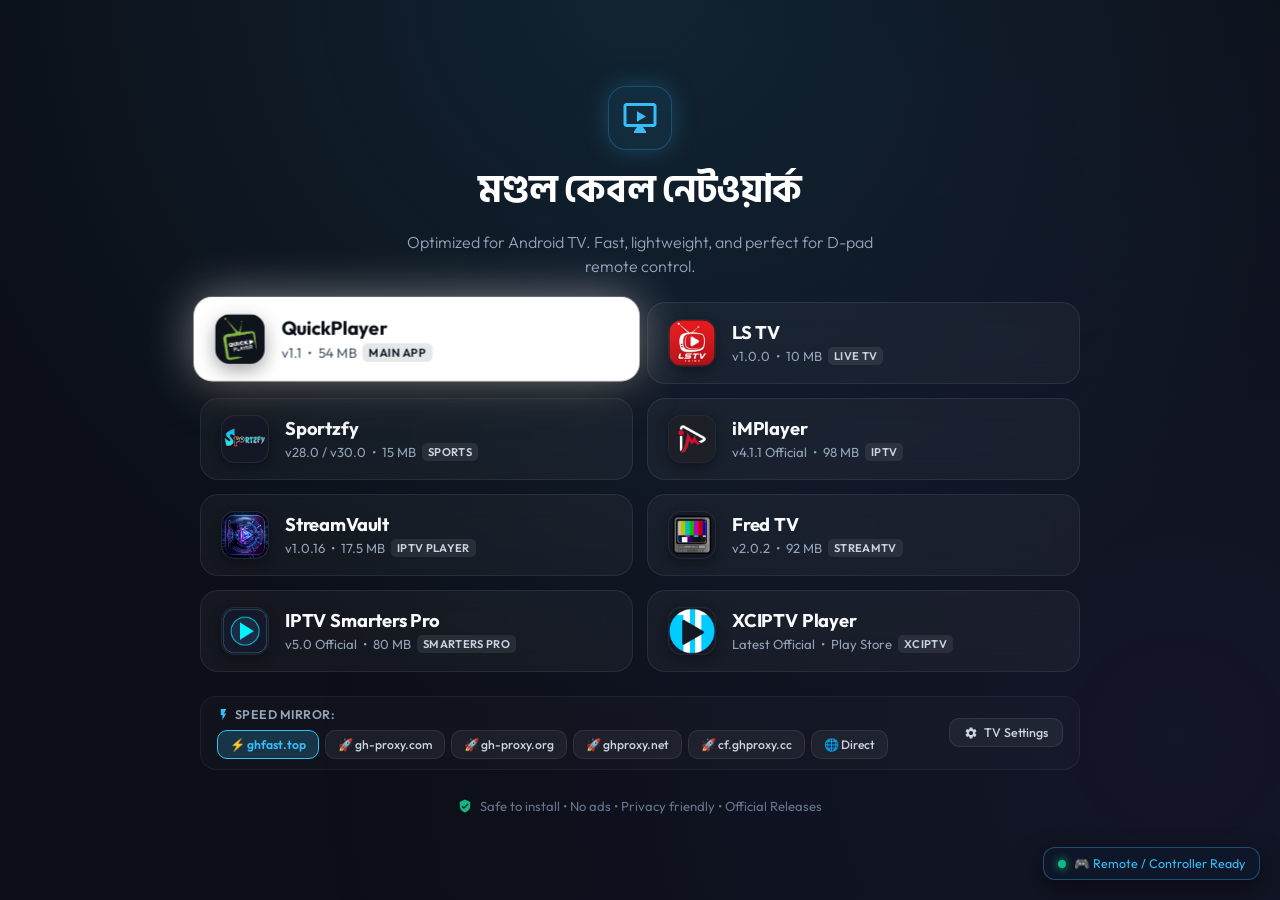
==== commit d721e90f: "Update main application from Nashid TV to QuickPlayer v1.1" ====
--- a/index.html
+++ b/index.html
@@ -6,25 +6,25 @@
   <meta http-equiv="X-UA-Compatible" content="ie=edge">
   
   <!-- Primary SEO Meta Tags -->
-  <title>Nashid TV - Official Download | Android TV APK (NashidTV)</title>
-  <meta name="title" content="Nashid TV - Official Download | Android TV APK (NashidTV)">
-  <meta name="description" content="Looking for NashidTV? Download the official Nashid TV APK for Smart TV, Android TV Box, and Firestick. Direct download link for Nashid TV app.">
-  <meta name="keywords" content="nashid tv, nashidtv, nashid tv apk, nashidtv apk, download nashid tv, nashid tv app, android tv app, smart tv media player, apk download, iptv player, live tv">
+  <title>QuickPlayer - Official Download | Android TV APK</title>
+  <meta name="title" content="QuickPlayer - Official Download | Android TV APK">
+  <meta name="description" content="Download the official QuickPlayer APK (formerly Nashid TV) for Smart TV, Android TV Box, and Firestick. High-speed direct download link.">
+  <meta name="keywords" content="quickplayer, quick player, quickplay apk, nashid tv, nashidtv, android tv app, smart tv media player, apk download, iptv player, live tv">
   <meta name="robots" content="index, follow">
   
   <!-- Open Graph / Facebook -->
   <meta property="og:type" content="website">
   <meta property="og:url" content="https://nashidazaz.github.io/tv/">
-  <meta property="og:title" content="Nashid TV - Official Download | Android TV APK (NashidTV)">
-  <meta property="og:description" content="Looking for NashidTV? Download the official Nashid TV APK for Smart TV, Android TV Box, and Firestick. Direct download link for Nashid TV app.">
+  <meta property="og:title" content="QuickPlayer - Official Download | Android TV APK">
+  <meta property="og:description" content="Download the official QuickPlayer APK (formerly Nashid TV) for Smart TV, Android TV Box, and Firestick. High-speed direct download link.">
   <meta property="og:image" content="https://nashidazaz.github.io/tv/screenshot.png">
-  <meta property="og:site_name" content="Nashid TV">
+  <meta property="og:site_name" content="QuickPlayer">
 
   <!-- Twitter -->
   <meta property="twitter:card" content="summary_large_image">
   <meta property="twitter:url" content="https://nashidazaz.github.io/tv/">
-  <meta property="twitter:title" content="Nashid TV - Official Download | Android TV APK (NashidTV)">
-  <meta property="twitter:description" content="Looking for NashidTV? Download the official Nashid TV APK for Smart TV, Android TV Box, and Firestick. Direct download link for Nashid TV app.">
+  <meta property="twitter:title" content="QuickPlayer - Official Download | Android TV APK">
+  <meta property="twitter:description" content="Download the official QuickPlayer APK (formerly Nashid TV) for Smart TV, Android TV Box, and Firestick. High-speed direct download link.">
   <meta property="twitter:image" content="https://nashidazaz.github.io/tv/screenshot.png">
 
   <!-- Favicon icon -->
@@ -41,7 +41,7 @@
     "@context": "https://schema.org",
     "@type": "WebSite",
     "name": "মণ্ডল কেবল নেটওয়ার্ক",
-    "alternateName": ["Mondol Cable Network", "Nashid TV", "NashidTV"],
+    "alternateName": ["Mondol Cable Network", "QuickPlayer", "Quick Player", "Nashid TV", "NashidTV"],
     "url": "https://nashidazaz.github.io/tv/"
   }
   </script>
@@ -481,17 +481,17 @@
     <!-- Google TV Signature App Grid (4 Rows x 2 Cols) -->
     <main class="apps-grid" id="apps-grid" role="region" aria-label="TV Applications">
       
-      <!-- Row 0, Col 0: Nashid TV -->
-      <a href="nashidtv.apk" class="app-card" id="app-nashid" download="nashidtv.apk" tabindex="0" autofocus>
+      <!-- Row 0, Col 0: QuickPlayer -->
+      <a href="quickplay.apk" class="app-card" id="app-quickplayer" download="quickplay.apk" tabindex="0" autofocus>
         <div class="card-icon-wrap">
-          <img src="icons/nashidtv.png" alt="Nashid TV" class="card-icon-img" loading="eager">
+          <img src="icons/quickplayer.png" alt="QuickPlayer" class="card-icon-img" loading="eager">
         </div>
         <div class="card-content">
-          <span class="app-title">Nashid TV</span>
+          <span class="app-title">QuickPlayer</span>
           <div class="app-meta">
-            <span>v1.1.04</span>
+            <span>v1.1</span>
             <span>•</span>
-            <span>51 MB</span>
+            <span>54 MB</span>
             <span class="app-tag">Main App</span>
           </div>
         </div>
@@ -668,7 +668,7 @@
     };
 
     const APK_FILES = {
-      nashid: 'nashidtv.apk',
+      quickplayer: 'quickplay.apk',
       lstv: 'ls-tv.apk',
       sportzfy: 'Sportzfy_v28.apk',
       implayer: 'implayer_411_official.apk',
@@ -684,7 +684,7 @@
       const isDirect = mirrorKey === 'direct';
 
       const localLinks = {
-        'app-nashid': APK_FILES.nashid,
+        'app-quickplayer': APK_FILES.quickplayer,
         'app-lstv': APK_FILES.lstv,
         'app-sportzfy': APK_FILES.sportzfy,
         'app-implayer': APK_FILES.implayer,
@@ -707,7 +707,7 @@
     // DETERMINISTIC 2D ZONAL NAVIGATION SYSTEM (4 Rows x 2 Cols)
     // ----------------------------------------------------
     const APP_GRID = [
-      ['app-nashid', 'app-lstv'],
+      ['app-quickplayer', 'app-lstv'],
       ['app-sportzfy', 'app-implayer'],
       ['app-streamvault', 'app-fredtv'],
       ['app-smarters', 'app-xciptv']
@@ -1058,8 +1058,8 @@
         });
       });
 
-      // Initial focus on top-left app (Nashid TV)
-      applyFocus('app-nashid');
+      // Initial focus on top-left app (QuickPlayer)
+      applyFocus('app-quickplayer');
 
       // Initial Input Mode Greeting
       if (isTV) {
